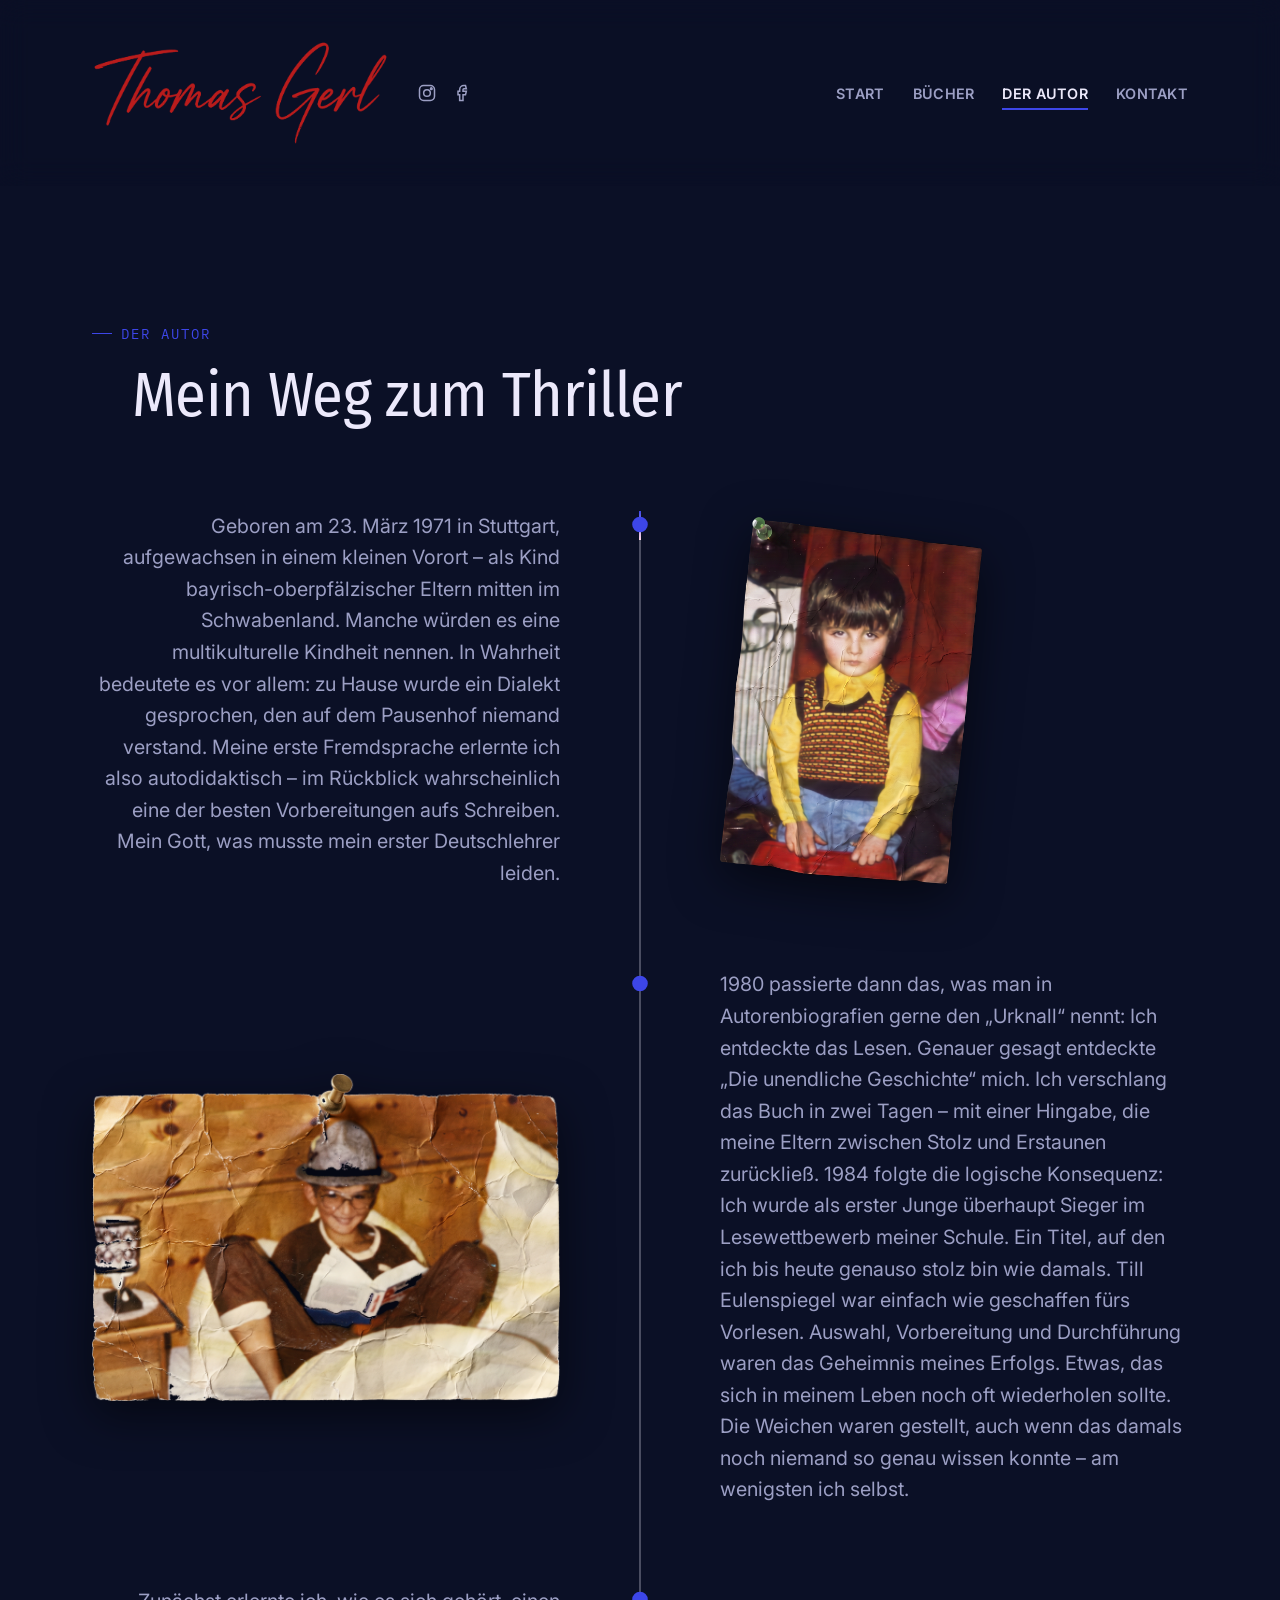
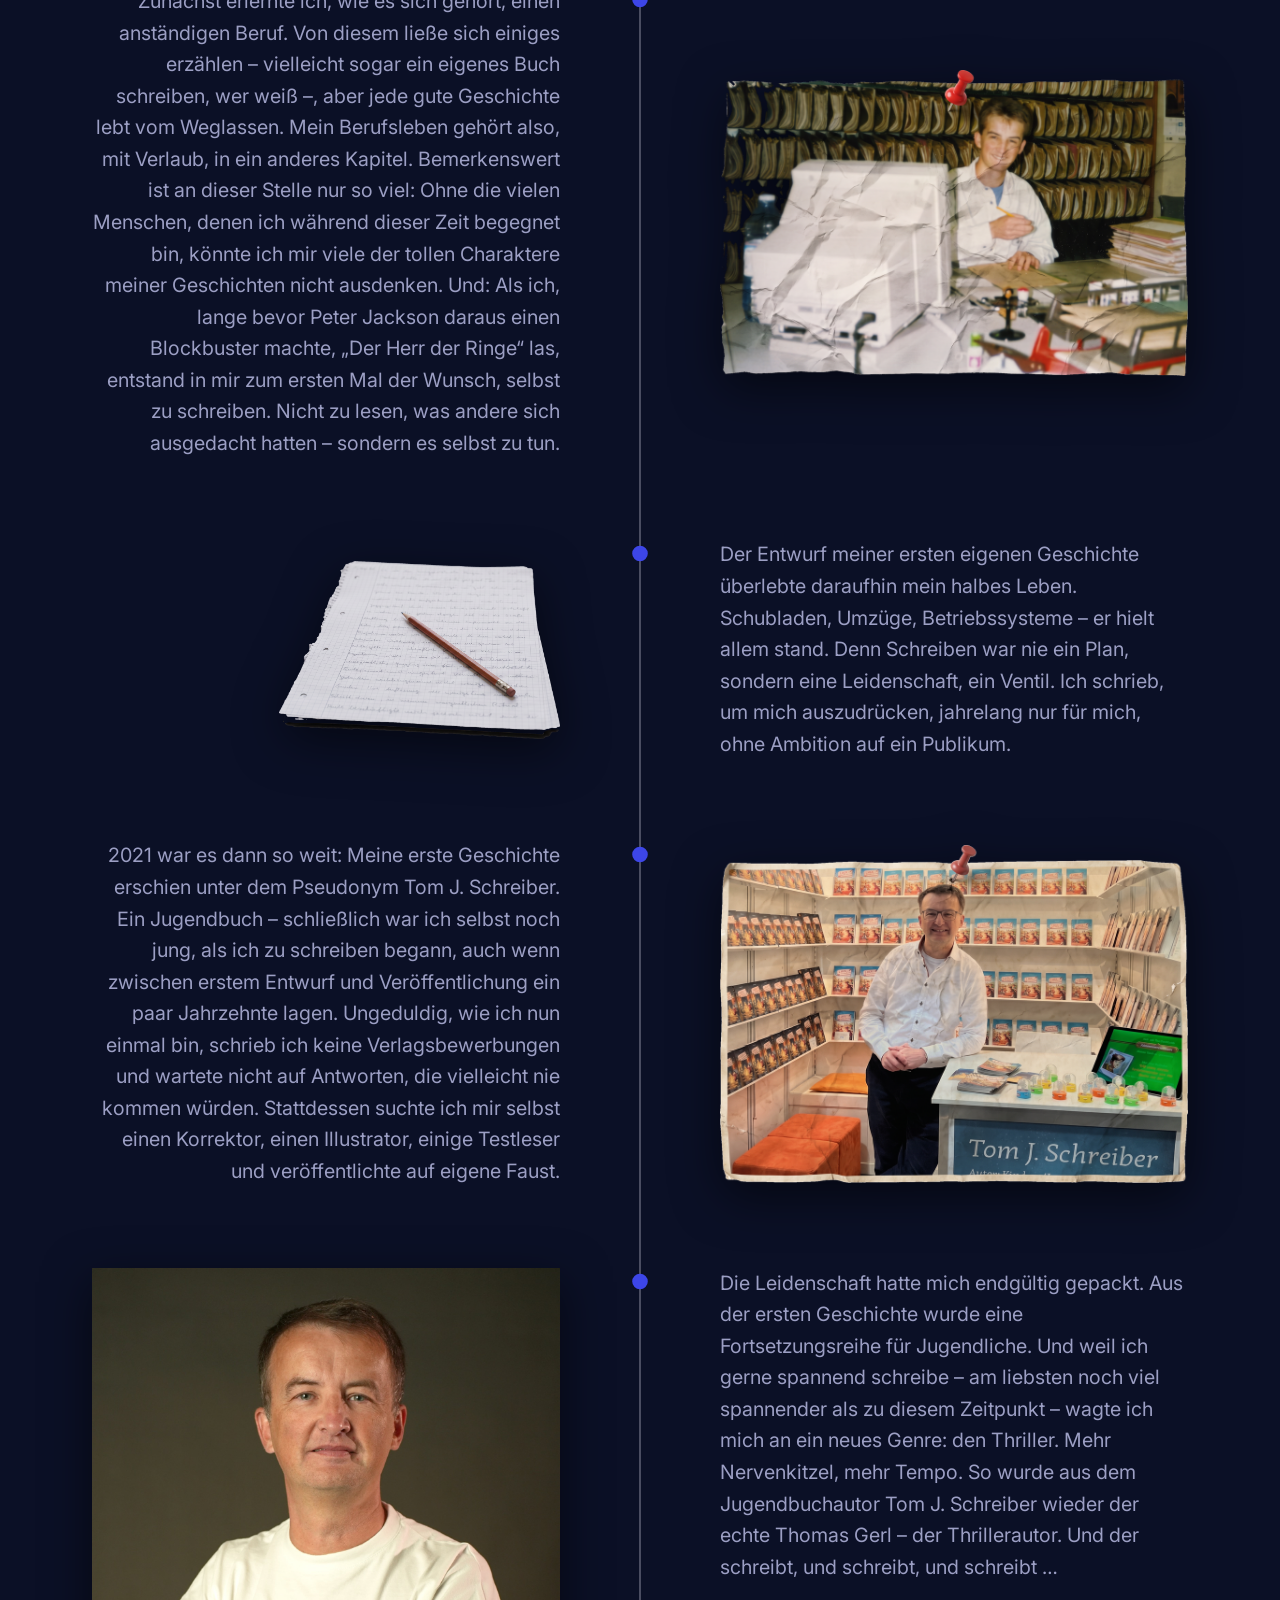
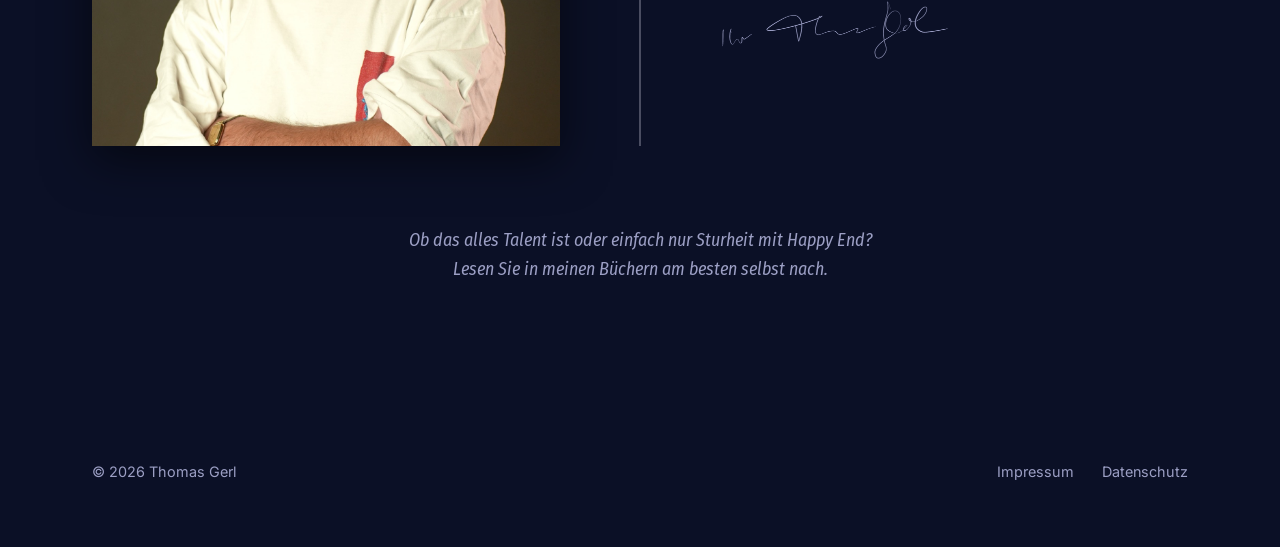
==== autor.html @ c3a9d745 "Initial commit: Thomas Gerl author website Static site with homepage book carousel, three book detai" ====
<!doctype html>
<html lang="de">
<head>
  <meta charset="utf-8">
  <meta name="color-scheme" content="dark">
  <meta name="viewport" content="width=device-width, initial-scale=1">
  <title>Der Autor — Thomas Gerl</title>
  <meta name="description" content="Vom Lesewettbewerb zum Thriller-Autor: Die Geschichte von Thomas Gerl.">
  <link rel="preconnect" href="https://fonts.googleapis.com">
  <link rel="preconnect" href="https://fonts.gstatic.com" crossorigin>
  <link href="https://fonts.googleapis.com/css2?family=Fira+Sans+Condensed:wght@400;500;600;700&family=Fraunces:ital,opsz,wght@0,9..144,400;0,9..144,600;0,9..144,700;1,9..144,500&family=Inter:wght@400;500;600;700&family=IBM+Plex+Mono:wght@400;500&display=swap" rel="stylesheet">
  <link rel="stylesheet" href="assets/css/style.css">
</head>
<body>
  <a class="skip-link" href="#main">Zum Inhalt springen</a>

  <header class="site-header">
    <div class="wrap site-header__bar">
      <div class="site-header__start">
        <a class="brand" href="index.html"><img class="brand__logo" src="assets/img/logo-thomas-gerl.png" alt="Thomas Gerl" width="1603" height="573"></a>
        <div class="site-header__social">
          <a href="https://www.instagram.com/thomas_gerl/" aria-label="Instagram">
            <svg viewBox="0 0 24 24" fill="none" stroke="currentColor" stroke-width="1.8"><rect x="3" y="3" width="18" height="18" rx="5"/><circle cx="12" cy="12" r="4"/><circle cx="17.2" cy="6.8" r="1"/></svg>
          </a>
          <a href="https://www.facebook.com/profile.php?id=1740471321" aria-label="Facebook">
            <svg viewBox="0 0 24 24" fill="none" stroke="currentColor" stroke-width="1.8"><path d="M15 3h-2a5 5 0 0 0-5 5v2H6v4h2v7h4v-7h3l1-4h-4V8a1 1 0 0 1 1-1h3z"/></svg>
          </a>
        </div>
      </div>
      <button class="nav-toggle" aria-expanded="false" aria-controls="primary-nav" aria-label="Menü öffnen">
        <svg viewBox="0 0 24 24" fill="none" stroke="currentColor" stroke-width="2" stroke-linecap="round"><path d="M3 6h18M3 12h18M3 18h18"/></svg>
      </button>
      <nav aria-label="Hauptnavigation">
        <ul id="primary-nav" class="primary-nav">
          <li><a href="index.html">Start</a></li>
          <li><a href="buecher.html">Bücher</a></li>
          <li><a href="autor.html" aria-current="page">Der Autor</a></li>
          <li><a href="kontakt.html">Kontakt</a></li>
        </ul>
      </nav>
    </div>
  </header>

  <main id="main">
    <section class="section">
      <div class="wrap">
        <span class="eyebrow">Der Autor</span>
        <h1 class="heading--light">Mein Weg zum Thriller</h1>

        <div class="timeline">
          <div class="timeline__track" aria-hidden="true"></div>
          <div class="timeline__progress" aria-hidden="true"></div>

          <ol class="timeline__list">
          <li class="timeline__item timeline__item--photo reveal reveal--right">
            <span class="timeline__node" aria-hidden="true"></span>
            <img class="timeline__side-image" src="assets/img/thomas-blick.png" alt="Thomas Gerl als Kind" width="1000" height="1401" loading="lazy">
            <div class="timeline__card">
              <p>Geboren am 23. März 1971 in Stuttgart, aufgewachsen in einem kleinen Vorort – als Kind bayrisch-oberpfälzischer Eltern mitten im Schwabenland. Manche würden es eine multikulturelle Kindheit nennen. In Wahrheit bedeutete es vor allem: zu Hause wurde ein Dialekt gesprochen, den auf dem Pausenhof niemand verstand. Meine erste Fremdsprache erlernte ich also autodidaktisch – im Rückblick wahrscheinlich eine der besten Vorbereitungen aufs Schreiben. Mein Gott, was musste mein erster Deutschlehrer leiden.</p>
            </div>
          </li>
          <li class="timeline__item timeline__item--photo reveal reveal--left">
            <span class="timeline__node" aria-hidden="true"></span>
            <img class="timeline__side-image" src="assets/img/thomas-klein.png" alt="Thomas Gerl" width="1000" height="699" loading="lazy">
            <div class="timeline__card">
              <p>1980 passierte dann das, was man in Autorenbiografien gerne den „Urknall“ nennt: Ich entdeckte das Lesen. Genauer gesagt entdeckte „Die unendliche Geschichte“ mich. Ich verschlang das Buch in zwei Tagen – mit einer Hingabe, die meine Eltern zwischen Stolz und Erstaunen zurückließ. 1984 folgte die logische Konsequenz: Ich wurde als erster Junge überhaupt Sieger im Lesewettbewerb meiner Schule. Ein Titel, auf den ich bis heute genauso stolz bin wie damals. Till Eulenspiegel war einfach wie geschaffen fürs Vorlesen. Auswahl, Vorbereitung und Durchführung waren das Geheimnis meines Erfolgs. Etwas, das sich in meinem Leben noch oft wiederholen sollte. Die Weichen waren gestellt, auch wenn das damals noch niemand so genau wissen konnte – am wenigsten ich selbst.</p>
            </div>
          </li>
          <li class="timeline__item timeline__item--photo reveal reveal--right">
            <span class="timeline__node" aria-hidden="true"></span>
            <img class="timeline__side-image" src="assets/img/thomas-arbeit.png" alt="Thomas Gerl bei der Arbeit" width="1000" height="654" loading="lazy">
            <div class="timeline__card">
              <p>Zunächst erlernte ich, wie es sich gehört, einen anständigen Beruf. Von diesem ließe sich einiges erzählen – vielleicht sogar ein eigenes Buch schreiben, wer weiß –, aber jede gute Geschichte lebt vom Weglassen. Mein Berufsleben gehört also, mit Verlaub, in ein anderes Kapitel. Bemerkenswert ist an dieser Stelle nur so viel: Ohne die vielen Menschen, denen ich während dieser Zeit begegnet bin, könnte ich mir viele der tollen Charaktere meiner Geschichten nicht ausdenken. Und: Als ich, lange bevor Peter Jackson daraus einen Blockbuster machte, „Der Herr der Ringe“ las, entstand in mir zum ersten Mal der Wunsch, selbst zu schreiben. Nicht zu lesen, was andere sich ausgedacht hatten – sondern es selbst zu tun.</p>
            </div>
          </li>
          <li class="timeline__item timeline__item--photo reveal reveal--left">
            <span class="timeline__node" aria-hidden="true"></span>
            <img class="timeline__side-image" src="assets/img/manuskript.png" alt="Handschriftliches Manuskript" width="1000" height="635" loading="lazy">
            <div class="timeline__card">
              <p>Der Entwurf meiner ersten eigenen Geschichte überlebte daraufhin mein halbes Leben. Schubladen, Umzüge, Betriebssysteme – er hielt allem stand. Denn Schreiben war nie ein Plan, sondern eine Leidenschaft, ein Ventil. Ich schrieb, um mich auszudrücken, jahrelang nur für mich, ohne Ambition auf ein Publikum.</p>
            </div>
          </li>
          <li class="timeline__item timeline__item--photo reveal reveal--right">
            <span class="timeline__node" aria-hidden="true"></span>
            <img class="timeline__side-image" src="assets/img/tom-j-schreiber.png" alt="Thomas Gerl als Tom J. Schreiber bei einer Lesung" width="1000" height="724" loading="lazy">
            <div class="timeline__card">
              <p>2021 war es dann so weit: Meine erste Geschichte erschien unter dem Pseudonym Tom J. Schreiber. Ein Jugendbuch – schließlich war ich selbst noch jung, als ich zu schreiben begann, auch wenn zwischen erstem Entwurf und Veröffentlichung ein paar Jahrzehnte lagen. Ungeduldig, wie ich nun einmal bin, schrieb ich keine Verlagsbewerbungen und wartete nicht auf Antworten, die vielleicht nie kommen würden. Stattdessen suchte ich mir selbst einen Korrektor, einen Illustrator, einige Testleser und veröffentlichte auf eigene Faust.</p>
            </div>
          </li>
          <li class="timeline__item timeline__item--photo reveal reveal--left">
            <span class="timeline__node" aria-hidden="true"></span>
            <img class="timeline__side-image" src="assets/img/thomas-gerl.jpg" alt="Porträtfoto von Thomas Gerl" width="1369" height="1400" loading="lazy">
            <div class="timeline__card">
              <p>Die Leidenschaft hatte mich endgültig gepackt. Aus der ersten Geschichte wurde eine Fortsetzungsreihe für Jugendliche. Und weil ich gerne spannend schreibe – am liebsten noch viel spannender als zu diesem Zeitpunkt – wagte ich mich an ein neues Genre: den Thriller. Mehr Nervenkitzel, mehr Tempo. So wurde aus dem Jugendbuchautor Tom J. Schreiber wieder der echte Thomas Gerl – der Thrillerautor. Und der schreibt, und schreibt, und schreibt …</p>
              <img class="timeline__signature" src="assets/img/unterschrift.png" alt="Unterschrift Thomas Gerl" width="460" height="123" loading="lazy">
            </div>
          </li>
          </ol>
        </div>

        <div class="timeline__closing reveal">
          <p>Ob das alles Talent ist oder einfach nur Sturheit mit Happy End?<br>Lesen Sie in meinen Büchern am besten selbst nach.</p>
        </div>
      </div>
    </section>
  </main>

  <footer class="site-footer">
    <div class="wrap site-footer__grid">
      <p>© <span id="year">2026</span> Thomas Gerl</p>
      <nav aria-label="Rechtliches">
        <ul>
          <li><a href="impressum.html">Impressum</a></li>
          <li><a href="datenschutz.html">Datenschutz</a></li>
        </ul>
      </nav>
    </div>
  </footer>

  <script src="assets/js/main.js"></script>
</body>
</html>
---- assets/css/style.css ----
/* ==========================================================================
   Thomas Gerl — Autorenwebsite
   Palette "Silk": tiefes Nachtblau, Kobalt, Flieder, Rosé.
   ========================================================================== */

:root {
  /* Farb-Tokens */
  --color-bg: #0b1026;
  --color-bg-elevated: #161b3d;
  --color-bg-elevated-2: #1e234c;
  --color-fg: #ece9fb;
  --color-fg-muted: #9c9fc4;
  --color-accent: #3d46e8;
  --color-accent-text: #3d46e8;
  --color-stamp: #ffd6e7;
  --color-border: rgba(236, 234, 251, 0.14);
  --color-border-strong: rgba(236, 234, 251, 0.28);
  --color-scrim: rgba(8, 11, 28, 0.65);

  /* Typografie */
  --font-display: "Fira Sans Condensed", "Helvetica Neue", Arial, sans-serif;
  --font-body: "Inter", -apple-system, BlinkMacSystemFont, "Segoe UI", sans-serif;
  --font-mono: "IBM Plex Mono", ui-monospace, "SF Mono", monospace;

  --step--1: clamp(0.83rem, 0.8rem + 0.15vw, 0.9rem);
  --step-0: clamp(1rem, 0.96rem + 0.2vw, 1.125rem);
  --step-1: clamp(1.2rem, 1.1rem + 0.5vw, 1.5rem);
  --step-2: clamp(1.5rem, 1.3rem + 1vw, 2rem);
  --step-3: clamp(2rem, 1.6rem + 2vw, 2.75rem);
  --step-4: clamp(2.6rem, 1.9rem + 3.5vw, 4.25rem);

  /* Layout */
  --content-max: 72rem;
  --space-xs: 0.5rem;
  --space-sm: 1rem;
  --space-md: 1.75rem;
  --space-lg: 3rem;
  --space-xl: 5rem;
  --space-2xl: 8rem;
  --radius: 3px;
  --ease: cubic-bezier(0.2, 0.7, 0.2, 1);
}

/* --------------------------------------------------------------------------
   Reset & Grundlagen
   -------------------------------------------------------------------------- */

*,
*::before,
*::after {
  box-sizing: border-box;
}

html {
  background: var(--color-bg);
  color-scheme: dark;
  scroll-behavior: smooth;
  overscroll-behavior-y: none;
}

@media (prefers-reduced-motion: reduce) {
  html {
    scroll-behavior: auto;
  }
}

body {
  margin: 0;
  background: var(--color-bg);
  color: var(--color-fg);
  font-family: var(--font-body);
  font-size: var(--step-0);
  line-height: 1.6;
  -webkit-font-smoothing: antialiased;
  overscroll-behavior-y: none;
}

img,
svg {
  max-width: 100%;
  height: auto;
  display: block;
}

a {
  color: var(--color-accent-text);
}

a:not([class]) {
  text-decoration-color: rgba(177, 140, 255, 0.4);
  text-underline-offset: 0.2em;
}

h1,
h2,
h3 {
  font-family: var(--font-display);
  font-weight: 600;
  line-height: 1.12;
  margin: 0 0 var(--space-sm);
  letter-spacing: -0.01em;
}

h1 {
  font-size: var(--step-4);
  font-weight: 700;
}

h2 {
  font-size: var(--step-3);
}

h3 {
  font-size: var(--step-1);
}

p {
  margin: 0 0 var(--space-sm);
  max-width: 62ch;
}

.lede {
  font-size: var(--step-1);
  color: var(--color-fg-muted);
  max-width: 46ch;
}

.lede--quote {
  font-style: italic;
  font-size: calc(var(--step-1) - 2pt);
  padding: 0.3em 0.65em;
  background: rgba(30, 35, 76, 0.72);
  border-radius: 999px;
  box-decoration-break: clone;
  -webkit-box-decoration-break: clone;
}

ul {
  padding-left: 1.2em;
}

:focus-visible {
  outline: 2px solid var(--color-accent-text);
  outline-offset: 3px;
  border-radius: 2px;
}

.visually-hidden {
  position: absolute;
  width: 1px;
  height: 1px;
  overflow: hidden;
  clip: rect(0 0 0 0);
  white-space: nowrap;
}

.skip-link {
  position: absolute;
  top: -6rem;
  left: var(--space-sm);
  background: var(--color-accent);
  color: #fff;
  padding: 0.6em 1em;
  border-radius: var(--radius);
  z-index: 1000;
  transition: top 150ms var(--ease);
}

.skip-link:focus {
  top: var(--space-sm);
}

/* --------------------------------------------------------------------------
   Layout-Hilfen
   -------------------------------------------------------------------------- */

.wrap {
  max-width: var(--content-max);
  margin-inline: auto;
  padding-inline: var(--space-md);
}

.section {
  padding-block: var(--space-2xl);
}

.section--tight {
  padding-block: var(--space-xl);
}

.section--bordered {
  border-top: 1px solid var(--color-border);
}

.section-head {
  max-width: 40rem;
  margin-bottom: var(--space-lg);
}

.buecher-lead {
  padding-bottom: 0;
}

.buecher-lead h1,
.heading--light {
  font-weight: 400;
  font-size: calc(var(--step-4) - 6px);
  margin-left: 2.5rem;
}

.buecher-cards {
  padding-top: 0;
  padding-bottom: var(--space-xl);
}

.page-hero {
  position: relative;
}

.page-hero::before {
  content: "";
  position: absolute;
  inset: 0;
  background-position: center;
  background-size: cover;
  background-repeat: no-repeat;
  z-index: 0;
}

.page-hero::after {
  content: "";
  position: absolute;
  inset: 0;
  background: var(--color-scrim);
  z-index: 0;
}

.page-hero > .wrap {
  position: relative;
  z-index: 1;
}

.page-hero--kontakt::before {
  background-image: url("../img/kontakt-hintergrund.jpg");
  background-position: center calc(50% + 38px);
}

.page-hero--kontakt h1 {
  white-space: nowrap;
}

.page-hero--kontakt {
  min-height: 588px;
  display: flex;
  align-items: center;
}

.eyebrow {
  display: inline-flex;
  align-items: center;
  gap: 0.6em;
  font-family: var(--font-mono);
  font-size: var(--step--1);
  letter-spacing: 0.14em;
  text-transform: uppercase;
  color: var(--color-accent-text);
  margin-bottom: var(--space-sm);
}

.eyebrow::before {
  content: "";
  width: 1.4em;
  height: 1px;
  background: var(--color-accent);
}

/* --------------------------------------------------------------------------
   Kopfzeile / Navigation
   -------------------------------------------------------------------------- */

.site-header {
  position: sticky;
  top: 0;
  z-index: 100;
  background: rgba(11, 16, 38, 0.01);
  backdrop-filter: blur(14px);
  -webkit-backdrop-filter: blur(14px);
}

/* Startseite: Header bleibt komplett transparent über dem animierten Hero */
body.snap-page .site-header {
  position: fixed;
  left: 0;
  right: 0;
}

.site-header__bar {
  display: flex;
  align-items: center;
  justify-content: space-between;
  padding-block: 2.5rem;
}

.site-header__start {
  display: flex;
  align-items: center;
  gap: var(--space-md);
}

.brand {
  display: inline-flex;
  text-decoration: none;
}

.brand__logo {
  height: clamp(5.2rem, 4.4rem + 2.8vw, 7.2rem);
  width: auto;
}

.site-header__social {
  display: flex;
  align-items: center;
  gap: var(--space-sm);
}

.site-header__social a {
  display: inline-flex;
  color: var(--color-fg-muted);
  transition: color 150ms var(--ease);
}

.site-header__social a:hover {
  color: var(--color-accent-text);
}

.site-header__social svg {
  width: 20px;
  height: 20px;
}

.nav-toggle {
  display: none;
  background: none;
  border: 1px solid var(--color-border-strong);
  border-radius: var(--radius);
  color: var(--color-fg);
  width: 44px;
  height: 44px;
  align-items: center;
  justify-content: center;
  cursor: pointer;
}

.nav-toggle svg {
  width: 20px;
  height: 20px;
}

.primary-nav {
  display: flex;
  align-items: center;
  gap: var(--space-md);
  list-style: none;
  margin: 0;
  padding: 0;
}

.primary-nav a {
  color: var(--color-fg-muted);
  text-decoration: none;
  font-size: var(--step--1);
  letter-spacing: 0.02em;
  text-transform: uppercase;
  font-weight: 600;
  padding: 0.4em 0;
  border-bottom: 2px solid transparent;
  transition: color 180ms var(--ease), border-color 180ms var(--ease);
}

.primary-nav a:hover,
.primary-nav a[aria-current="page"] {
  color: var(--color-fg);
  border-color: var(--color-accent);
}

@media (max-width: 720px) {
  .nav-toggle {
    display: inline-flex;
  }

  .primary-nav {
    position: absolute;
    inset: 100% 0 auto 0;
    flex-direction: column;
    align-items: flex-start;
    gap: 0;
    background: var(--color-bg-elevated);
    border-bottom: 1px solid var(--color-border);
    max-height: 0;
    overflow: hidden;
    transition: max-height 220ms var(--ease);
  }

  .primary-nav.is-open {
    max-height: 24rem;
  }

  .primary-nav li {
    width: 100%;
  }

  .primary-nav a {
    display: block;
    padding: var(--space-sm) var(--space-md);
    width: 100%;
    border-bottom: 1px solid var(--color-border);
    border-left: 2px solid transparent;
  }

  .primary-nav a:hover,
  .primary-nav a[aria-current="page"] {
    border-color: var(--color-border);
    border-left-color: var(--color-accent);
  }
}

/* --------------------------------------------------------------------------
   Hero-Textbausteine (wiederverwendet in Buch-Sektionen & Detailseiten)
   -------------------------------------------------------------------------- */

.hero__quote {
  font-family: var(--font-display);
  font-style: italic;
  font-size: var(--step-1);
  color: var(--color-fg-muted);
  border-left: 2px solid var(--color-accent);
  padding-left: var(--space-sm);
  margin-bottom: var(--space-md);
  max-width: 34ch;
}

.book-detail__grid p:not(.hero__quote) + p.hero__quote {
  margin-top: var(--space-md);
}

/* --------------------------------------------------------------------------
   Startseite: 3 Buch-Sektionen im Scroll-Snap
   -------------------------------------------------------------------------- */

body.snap-page {
  scroll-snap-type: y proximity;
}

@media (prefers-reduced-motion: reduce) {
  body.snap-page {
    scroll-snap-type: none;
  }
}

.site-silk-bg {
  position: fixed;
  inset: 0;
  width: 100vw;
  height: 100vh;
  z-index: 0;
  background: var(--color-bg);
}

.book-section {
  position: relative;
  z-index: 1;
  min-height: 100dvh;
  display: flex;
  align-items: center;
  padding-block: calc(var(--space-2xl) + 3rem) var(--space-2xl);
  scroll-snap-align: start;
  scroll-snap-stop: always;
}

.book-section__scrim {
  position: absolute;
  inset: 0;
  z-index: 1;
  background: var(--color-scrim);
}

.book-section .wrap {
  position: relative;
  z-index: 2;
}

.book-section__grid {
  display: grid;
  grid-template-columns: 1fr 1fr;
  gap: var(--space-xl);
  align-items: stretch;
}

.book-section--reverse .book-section__cover-wrap {
  order: 2;
}

.book-section__cover-wrap {
  position: relative;
  display: flex;
}

.book-section__cover {
  width: auto;
  height: 100%;
  max-width: 100%;
  object-fit: contain;
  filter: drop-shadow(0 24px 40px rgba(0, 0, 0, 0.45));
}

.book-section__title-img {
  width: min(100%, 30rem);
  height: auto;
  margin-bottom: var(--space-sm);
}

@media (max-width: 860px) {
  .book-section {
    padding-block: calc(var(--space-lg) + 3.25rem) var(--space-lg);
  }

  .book-section__grid {
    grid-template-columns: 1fr;
    gap: var(--space-md);
  }

  .book-section--reverse .book-section__cover-wrap {
    order: -1;
  }

  .book-section__cover-wrap {
    max-width: 15rem;
    height: auto;
  }

  .book-section__cover {
    width: 100%;
    height: auto;
  }
}

.section-counter {
  position: fixed;
  right: var(--space-md);
  bottom: var(--space-md);
  z-index: 90;
  margin: 0;
  font-family: var(--font-mono);
  font-size: 0.72rem;
  letter-spacing: 0.08em;
  color: var(--color-fg-muted);
  pointer-events: none;
}

.section-counter__current {
  color: var(--color-accent);
}

/* --------------------------------------------------------------------------
   Buttons
   -------------------------------------------------------------------------- */

.btn {
  display: inline-flex;
  align-items: center;
  gap: 0.5em;
  font-family: var(--font-body);
  font-weight: 600;
  font-size: var(--step--1);
  text-decoration: none;
  padding: 0.85em 1.5em;
  border-radius: var(--radius);
  border: 1px solid transparent;
  cursor: pointer;
  transition: transform 150ms var(--ease), background 150ms var(--ease), border-color 150ms var(--ease);
  min-height: 44px;
}

.btn--primary {
  background: var(--color-accent);
  color: #fff;
}

.btn--primary:hover {
  background: #2c33b0;
}

/* "Mädchen in der Grube" — Akzentfarbe des Covers (Gelb) */
.book-section--yellow .hero__quote {
  border-left-color: #f0c300;
}

.book-section--yellow .btn--primary {
  background: #f0c300;
  color: #000;
}

.book-section--yellow .btn--primary:hover {
  background: #d9af00;
}

/* "Rachetreiben" — Akzentfarbe des Covers (Blutrot) */
.book-section--red .hero__quote {
  border-left-color: #b91c1c;
}

.book-section--red .btn--primary {
  background: #b91c1c;
  color: #000;
}

.book-section--red .btn--primary:hover {
  background: #991b1b;
}

/* "und mein bist du" — Akzentfarbe des Covers (Grün, vom Cover-Rand abgeleitet) */
.book-section--green .hero__quote {
  border-left-color: #28bc4e;
}

.book-section--green .btn--primary {
  background: #28bc4e;
  color: #000;
}

.book-section--green .btn--primary:hover {
  background: #22a042;
}

.btn--ghost {
  background: transparent;
  border-color: var(--color-border-strong);
  color: var(--color-fg);
}

.btn--ghost:hover {
  border-color: var(--color-accent);
  color: var(--color-accent-text);
}

.btn:active {
  transform: translateY(1px);
}

/* --------------------------------------------------------------------------
   Asservat-Karten (Bücher)
   -------------------------------------------------------------------------- */

.case-board {
  display: grid;
  grid-template-columns: repeat(3, 1fr);
  gap: var(--space-lg) var(--space-md);
  position: relative;
}

@media (max-width: 900px) {
  .case-board {
    grid-template-columns: 1fr;
  }
}

.case-card {
  position: relative;
  display: block;
  text-decoration: none;
  color: var(--color-fg);
  overflow: hidden;
  transition: opacity 400ms var(--ease);
}

.case-card__cover {
  display: block;
  width: 100%;
  height: auto;
}

.case-card__overlay {
  position: absolute;
  inset: 0;
  display: flex;
  flex-direction: column;
  justify-content: flex-start;
  gap: var(--space-sm);
  padding: var(--space-md);
  background: transparent;
  backdrop-filter: blur(12px);
  -webkit-backdrop-filter: blur(12px);
  opacity: 0;
  transition: opacity 220ms var(--ease);
}

.case-card:hover .case-card__overlay,
.case-card:focus-visible .case-card__overlay {
  opacity: 1;
}

.case-card__title {
  font-size: var(--step-1);
  color: #fff;
  margin-top: 2.4em;
  margin-bottom: 0;
}

.case-card .hero__quote {
  margin-bottom: 0;
  color: #fff;
  border-left: none;
  padding-left: 0;
  font-size: calc(var(--step-1) - 4px);
}

.case-card .hero__quote span {
  padding: 0.3em 0.65em;
  background: rgba(85, 85, 85, 0.45);
  border-radius: 999px;
  box-decoration-break: clone;
  -webkit-box-decoration-break: clone;
}

.case-board .case-card:nth-child(1) .hero__quote {
  color: #f0c300;
}

.case-board .case-card:nth-child(2) .hero__quote {
  color: #e8dcc0;
}

.case-board .case-card:nth-child(3) .hero__quote {
  color: #28bc4e;
}

.case-card .btn--primary {
  align-self: flex-start;
}

/* Reveal-on-scroll: JS fügt .is-visible hinzu */
.reveal {
  opacity: 0;
  transform: translateY(16px);
  transition: opacity 500ms var(--ease), transform 500ms var(--ease);
}

.reveal.is-visible {
  opacity: 1;
  transform: none;
}

@media (prefers-reduced-motion: reduce) {
  .reveal {
    opacity: 1;
    transform: none;
    transition: none;
  }

  .case-card {
    transition: border-color 150ms var(--ease);
  }
}

/* --------------------------------------------------------------------------
   Buch-Detailseite
   -------------------------------------------------------------------------- */

.back-link {
  display: inline-flex;
  margin-bottom: var(--space-lg);
}

.book-detail__grid {
  display: grid;
  grid-template-columns: 0.7fr 1.3fr;
  gap: var(--space-xl);
}

@media (max-width: 780px) {
  .book-detail__grid {
    grid-template-columns: 1fr;
  }
}

.book-detail__cover {
  aspect-ratio: 3 / 4;
  background: var(--color-bg-elevated-2);
  border: 1px dashed var(--color-border-strong);
  position: sticky;
  top: 13rem;
}

.book-detail__cover--portrait {
  aspect-ratio: 4 / 5;
}

.book-detail__cover--filled {
  aspect-ratio: auto;
  background: none;
  border: none;
  filter: drop-shadow(0 24px 40px rgba(0, 0, 0, 0.45));
}

.book-detail__meta-list {
  display: grid;
  grid-template-columns: repeat(2, minmax(0, 1fr));
  gap: var(--space-sm);
  margin: var(--space-md) 0;
  padding: var(--space-md) 0;
  border-top: 1px solid var(--color-border);
  border-bottom: 1px solid var(--color-border);
}

.book-detail__meta-list dt {
  font-family: var(--font-mono);
  font-size: 0.72rem;
  letter-spacing: 0.08em;
  text-transform: uppercase;
  color: var(--color-accent-text);
}

.book-detail__meta-list dd {
  margin: 0.2em 0 0;
  color: var(--color-fg-muted);
  font-size: var(--step--1);
}

.book-detail__meta-list dd a {
  color: var(--color-fg-muted);
}

/* --------------------------------------------------------------------------
   Timeline (Der Autor) — zentrale Linie, abwechselnd links/rechts,
   mit scrollgebundener Fortschrittslinie
   -------------------------------------------------------------------------- */

.timeline {
  position: relative;
  margin-top: var(--space-xl);
}

.timeline__track,
.timeline__progress {
  position: absolute;
  left: 50%;
  top: 0;
  width: 2px;
  transform: translateX(-50%);
}

.timeline__track {
  bottom: 0;
  background: var(--color-border-strong);
}

.timeline__progress {
  height: 0%;
  background: linear-gradient(var(--color-accent), var(--color-stamp));
  transition: height 120ms linear;
}

.timeline__list {
  position: relative;
  list-style: none;
  margin: 0;
  padding: 0;
}

.timeline__item {
  position: relative;
  display: grid;
  grid-template-columns: calc(50% - var(--space-xl)) calc(50% - var(--space-xl));
  column-gap: calc(var(--space-xl) * 2);
  align-items: start;
  padding-bottom: var(--space-xl);
}

.timeline__item:last-child {
  padding-bottom: 0;
}

.timeline__item:nth-child(odd) .timeline__card {
  grid-column: 1;
  grid-row: 1;
  text-align: right;
}

.timeline__item:nth-child(even) .timeline__card {
  grid-column: 2;
  grid-row: 1;
}

.timeline__node {
  position: absolute;
  top: 0.4em;
  left: 50%;
  transform: translateX(-50%);
  width: 13px;
  height: 13px;
  border-radius: 50%;
  background: var(--color-bg);
  border: 2px solid var(--color-border-strong);
  transition: transform 200ms var(--ease), background 200ms var(--ease), border-color 200ms var(--ease);
}

.timeline__item:hover .timeline__node,
.timeline__item.is-visible .timeline__node {
  background: var(--color-accent);
  border-color: var(--color-accent);
  transform: translateX(-50%) scale(1.2);
}

.timeline__card {
  background: none;
  border: none;
  padding: 0;
  transition: transform 200ms var(--ease);
}

.timeline__item:hover .timeline__card {
  transform: translateY(-2px);
}

.timeline__card p {
  margin: 0;
  color: var(--color-fg-muted);
  font-size: calc(var(--step--1) + 4pt);
  max-width: 80ch;
}

.timeline__item:nth-child(odd) .timeline__card p {
  margin-left: auto;
}

.timeline__signature {
  display: block;
  width: 230px;
  height: auto;
  margin-top: var(--space-sm);
  opacity: 0.9;
}

.timeline__list > .timeline__item:nth-child(-n+5) {
  align-items: center;
}

.timeline__side-image {
  grid-column: 2;
  grid-row: 1;
  width: 100%;
  height: auto;
  display: block;
  object-fit: cover;
  filter: drop-shadow(0 14px 24px rgba(0, 0, 0, 0.55));
}

.timeline__item:nth-child(even) .timeline__side-image {
  grid-column: 1;
}

.timeline__list > .timeline__item:nth-child(1) .timeline__side-image {
  width: 56%;
}

.timeline__list > .timeline__item:nth-child(4) .timeline__side-image {
  width: 60%;
  justify-self: end;
}

@media (max-width: 780px) {
  .timeline__track,
  .timeline__progress {
    left: 6px;
    transform: none;
  }

  .timeline__item {
    display: block;
    margin-left: var(--space-lg);
    padding-bottom: var(--space-lg);
  }

  .timeline__item:nth-child(odd) .timeline__card,
  .timeline__item:nth-child(even) .timeline__card {
    text-align: left;
  }

  .timeline__item:nth-child(odd) .timeline__card p {
    margin-left: 0;
  }

  .timeline__node {
    left: calc(var(--space-lg) * -1 - 1px);
    transform: none;
  }

  .timeline__item:hover .timeline__node,
  .timeline__item.is-visible .timeline__node {
    transform: scale(1.2);
  }

  .timeline__side-image {
    max-width: 220px;
    margin-bottom: var(--space-sm);
  }
}

.timeline__closing {
  position: relative;
  margin-top: var(--space-xl);
  text-align: center;
}

.timeline__closing p {
  margin: 0 auto;
  max-width: 60ch;
  color: var(--color-fg-muted);
  font-family: var(--font-display);
  font-style: italic;
  font-size: var(--step-0);
}

@media (max-width: 780px) {
  .timeline__closing {
    text-align: left;
  }

  .timeline__closing p {
    margin: 0;
  }
}

.reveal--left {
  transform: translate(-24px, 0);
}

.reveal--right {
  transform: translate(24px, 0);
}

@media (prefers-reduced-motion: reduce) {
  .timeline__progress {
    transition: none;
  }
}

/* --------------------------------------------------------------------------
   Kontakt
   -------------------------------------------------------------------------- */

.contact-grid {
  display: grid;
  grid-template-columns: 1.1fr 0.9fr;
  gap: var(--space-xl);
  align-items: stretch;
}

@media (max-width: 780px) {
  .contact-grid {
    grid-template-columns: 1fr;
  }
}

.contact-card {
  background: none;
  border: none;
  padding: 0;
}

.contact-card h2 {
  font-family: var(--font-display);
  font-weight: 400;
  font-size: calc(var(--step-4) - 6px - 8pt);
}

.social-list {
  list-style: none;
  padding: 0;
  margin: 0;
  display: flex;
  flex-direction: column;
  gap: var(--space-xs);
}

.social-list a {
  display: flex;
  align-items: center;
  gap: 0.7em;
  text-decoration: none;
  color: var(--color-fg);
  padding: 0.7em 0;
  transition: color 150ms var(--ease);
}

.social-list li:first-child a {
  padding-top: 0;
}

.social-list a:hover {
  color: var(--color-accent-text);
}

.social-list svg {
  width: 20px;
  height: 20px;
  flex-shrink: 0;
}

/* --------------------------------------------------------------------------
   Bild-Platzhalter
   -------------------------------------------------------------------------- */

.placeholder-note {
  font-family: var(--font-mono);
  font-size: 0.7rem;
  color: var(--color-fg-muted);
  text-align: center;
  padding: var(--space-sm);
}

/* --------------------------------------------------------------------------
   Legal-Seiten (Impressum / Datenschutz)
   -------------------------------------------------------------------------- */

.legal-content h2 {
  font-size: var(--step-2);
  margin-top: var(--space-lg);
}

.legal-fill {
  color: var(--color-accent-text);
  background: rgba(61, 70, 232, 0.16);
  padding: 0.1em 0.4em;
  font-family: var(--font-mono);
  font-size: 0.85em;
}

/* --------------------------------------------------------------------------
   Footer
   -------------------------------------------------------------------------- */

.site-footer {
  position: relative;
  z-index: 1;
  background: var(--color-bg);
  padding-block: var(--space-lg);
  color: var(--color-fg-muted);
  font-size: var(--step--1);
}

.site-footer__grid {
  display: flex;
  flex-wrap: wrap;
  justify-content: space-between;
  gap: var(--space-md);
}

.site-footer nav ul {
  list-style: none;
  padding: 0;
  margin: 0;
  display: flex;
  gap: var(--space-md);
  flex-wrap: wrap;
}

.site-footer a {
  color: var(--color-fg-muted);
  text-decoration: none;
}

.site-footer a:hover {
  color: var(--color-accent-text);
}
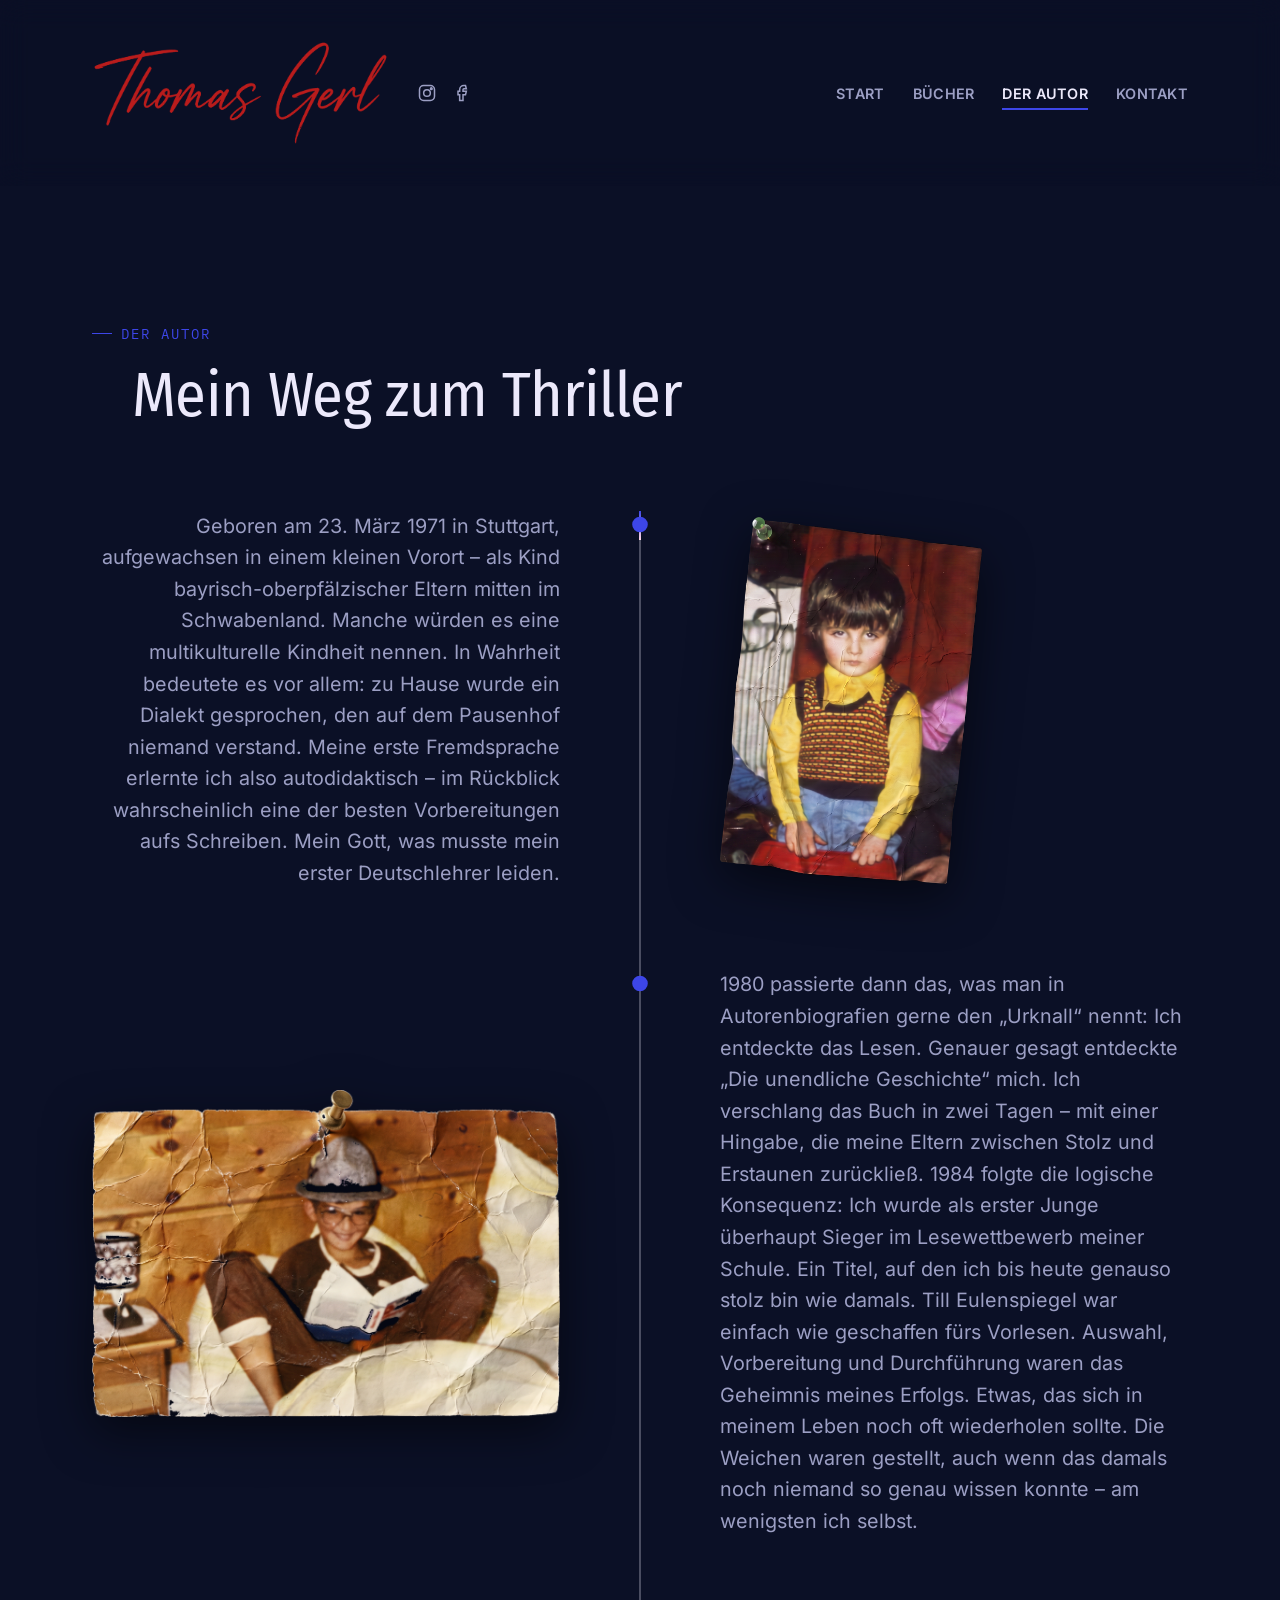
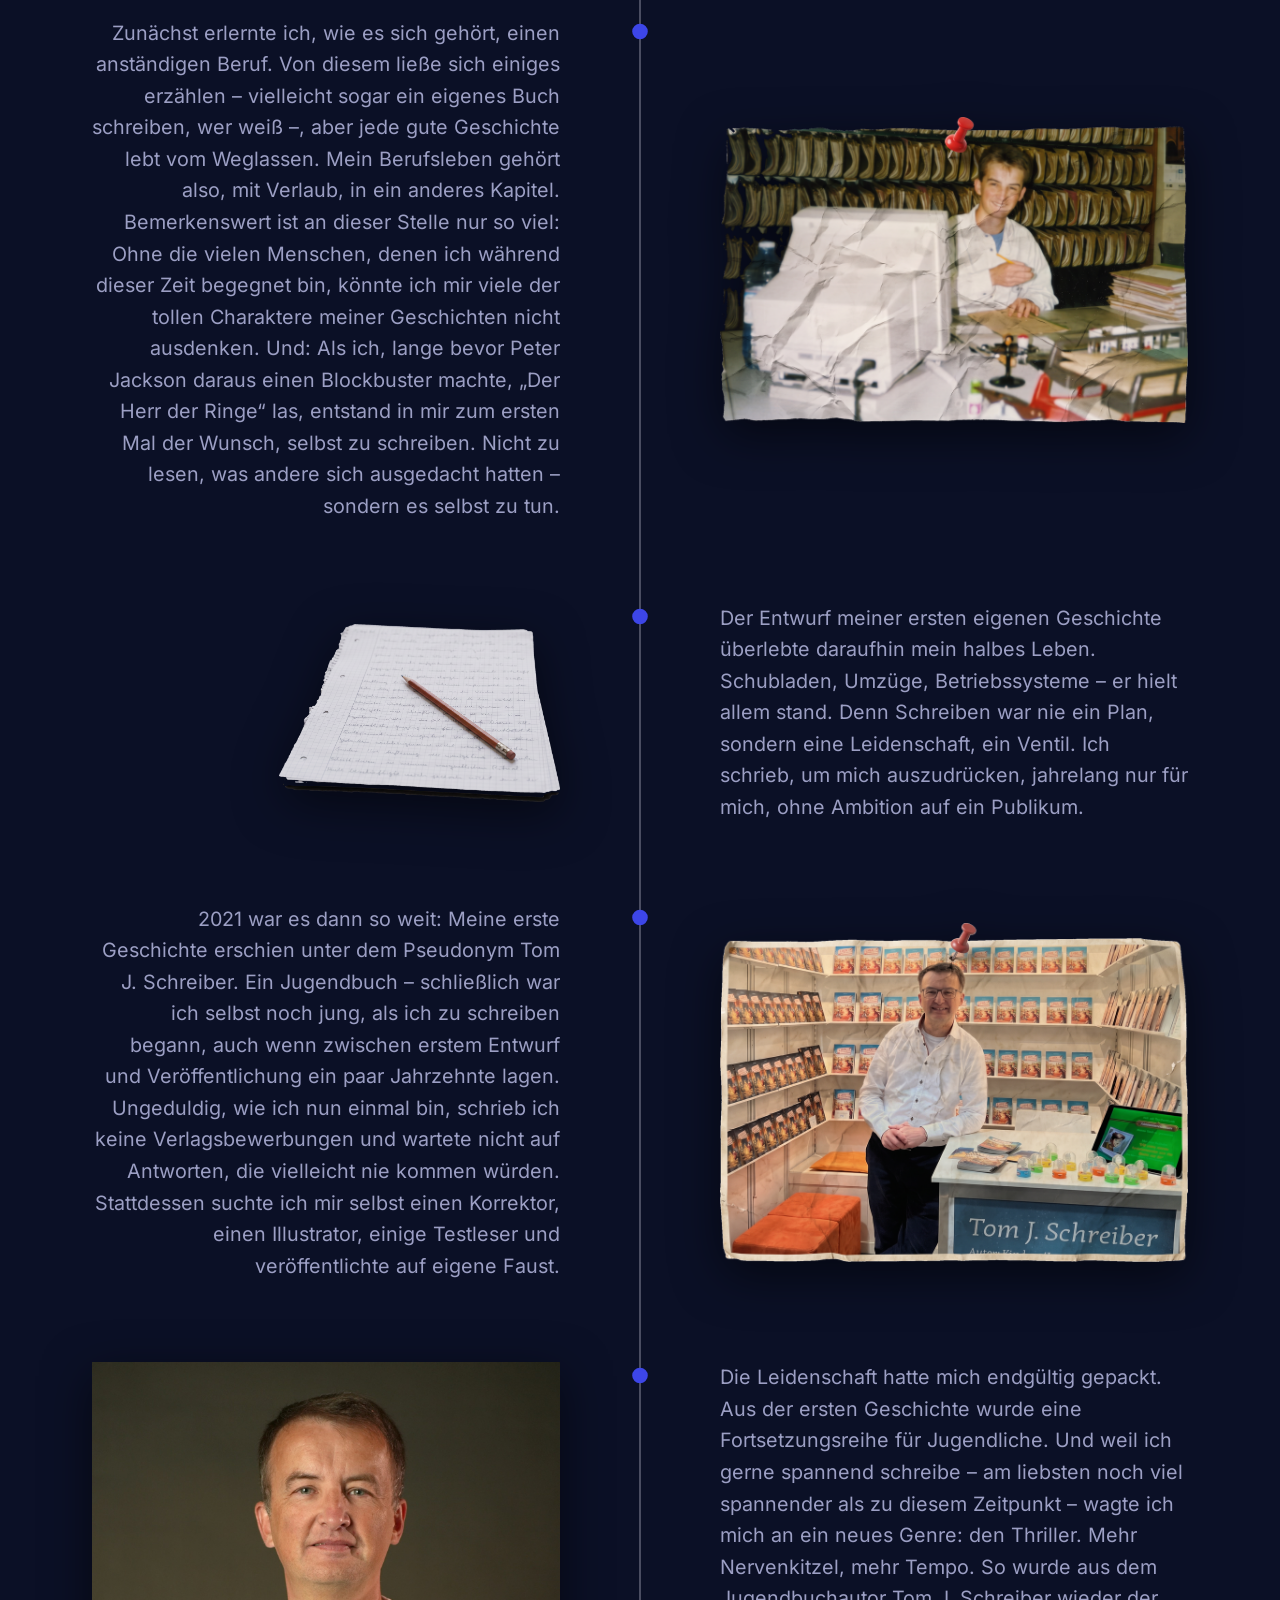
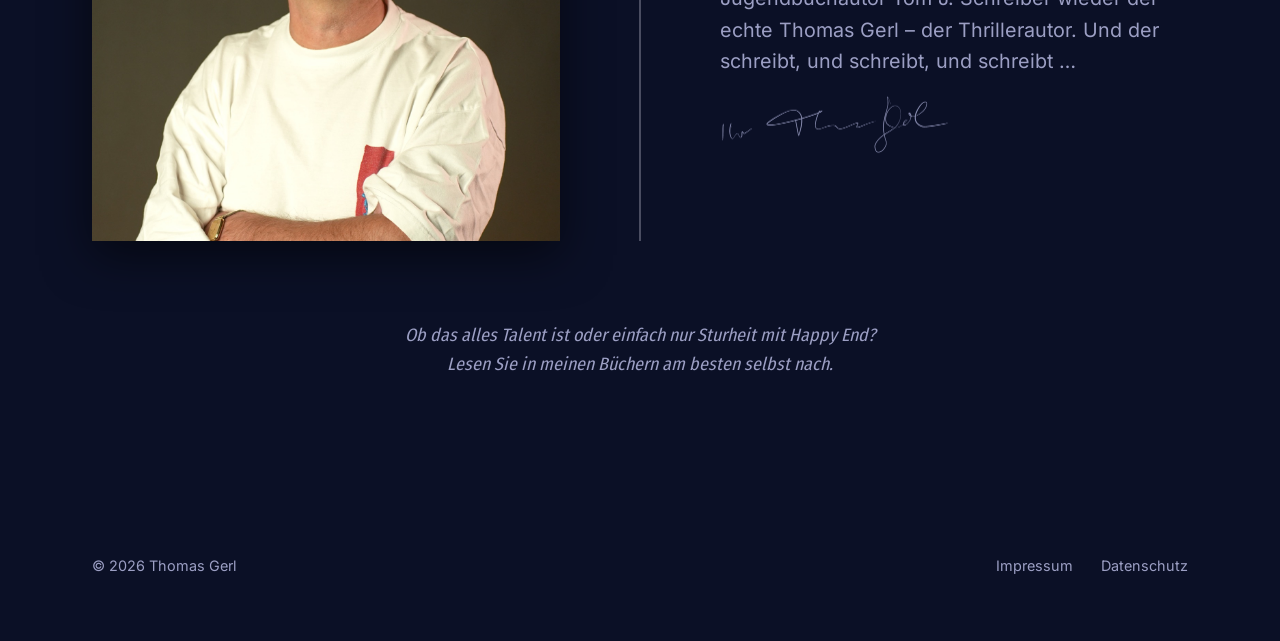
==== commit 7b27ba49: "Self-host web fonts instead of loading from Google Fonts CDN Removes the Google Fonts requests (goog" ====
--- a/autor.html
+++ b/autor.html
@@ -6,9 +6,6 @@
   <meta name="viewport" content="width=device-width, initial-scale=1">
   <title>Der Autor — Thomas Gerl</title>
   <meta name="description" content="Vom Lesewettbewerb zum Thriller-Autor: Die Geschichte von Thomas Gerl.">
-  <link rel="preconnect" href="https://fonts.googleapis.com">
-  <link rel="preconnect" href="https://fonts.gstatic.com" crossorigin>
-  <link href="https://fonts.googleapis.com/css2?family=Fira+Sans+Condensed:wght@400;500;600;700&family=Fraunces:ital,opsz,wght@0,9..144,400;0,9..144,600;0,9..144,700;1,9..144,500&family=Inter:wght@400;500;600;700&family=IBM+Plex+Mono:wght@400;500&display=swap" rel="stylesheet">
   <link rel="stylesheet" href="assets/css/style.css">
 </head>
 <body>
--- a/assets/css/style.css
+++ b/assets/css/style.css
@@ -2,6 +2,90 @@
    Thomas Gerl — Autorenwebsite
    Palette "Silk": tiefes Nachtblau, Kobalt, Flieder, Rosé.
    ========================================================================== */
+
+/* --------------------------------------------------------------------------
+   Web Fonts (lokal statt Google Fonts CDN, DSGVO/Datenschutz)
+   -------------------------------------------------------------------------- */
+
+@font-face {
+  font-family: "Fira Sans Condensed";
+  font-style: normal;
+  font-weight: 400;
+  font-display: swap;
+  src: url("../fonts/fira-sans-condensed-400.woff2") format("woff2");
+}
+
+@font-face {
+  font-family: "Fira Sans Condensed";
+  font-style: normal;
+  font-weight: 500;
+  font-display: swap;
+  src: url("../fonts/fira-sans-condensed-500.woff2") format("woff2");
+}
+
+@font-face {
+  font-family: "Fira Sans Condensed";
+  font-style: normal;
+  font-weight: 600;
+  font-display: swap;
+  src: url("../fonts/fira-sans-condensed-600.woff2") format("woff2");
+}
+
+@font-face {
+  font-family: "Fira Sans Condensed";
+  font-style: normal;
+  font-weight: 700;
+  font-display: swap;
+  src: url("../fonts/fira-sans-condensed-700.woff2") format("woff2");
+}
+
+@font-face {
+  font-family: "Inter";
+  font-style: normal;
+  font-weight: 400;
+  font-display: swap;
+  src: url("../fonts/inter-variable.woff2") format("woff2");
+}
+
+@font-face {
+  font-family: "Inter";
+  font-style: normal;
+  font-weight: 500;
+  font-display: swap;
+  src: url("../fonts/inter-variable.woff2") format("woff2");
+}
+
+@font-face {
+  font-family: "Inter";
+  font-style: normal;
+  font-weight: 600;
+  font-display: swap;
+  src: url("../fonts/inter-variable.woff2") format("woff2");
+}
+
+@font-face {
+  font-family: "Inter";
+  font-style: normal;
+  font-weight: 700;
+  font-display: swap;
+  src: url("../fonts/inter-variable.woff2") format("woff2");
+}
+
+@font-face {
+  font-family: "IBM Plex Mono";
+  font-style: normal;
+  font-weight: 400;
+  font-display: swap;
+  src: url("../fonts/ibm-plex-mono-400.woff2") format("woff2");
+}
+
+@font-face {
+  font-family: "IBM Plex Mono";
+  font-style: normal;
+  font-weight: 500;
+  font-display: swap;
+  src: url("../fonts/ibm-plex-mono-500.woff2") format("woff2");
+}
 
 :root {
   /* Farb-Tokens */
@@ -128,11 +212,6 @@
 .lede--quote {
   font-style: italic;
   font-size: calc(var(--step-1) - 2pt);
-  padding: 0.3em 0.65em;
-  background: rgba(30, 35, 76, 0.72);
-  border-radius: 999px;
-  box-decoration-break: clone;
-  -webkit-box-decoration-break: clone;
 }
 
 ul {
@@ -253,6 +332,12 @@
   min-height: 588px;
   display: flex;
   align-items: center;
+}
+
+@media (max-width: 720px) {
+  .page-hero--kontakt h1 {
+    white-space: normal;
+  }
 }
 
 .eyebrow {
@@ -521,7 +606,7 @@
 
 @media (max-width: 860px) {
   .book-section {
-    padding-block: calc(var(--space-lg) + 3.25rem) var(--space-lg);
+    padding-block: calc(var(--space-lg) + 8.5rem) var(--space-lg);
   }
 
   .book-section__grid {
@@ -687,7 +772,7 @@
   justify-content: flex-start;
   gap: var(--space-sm);
   padding: var(--space-md);
-  background: transparent;
+  background: rgba(8, 11, 28, 0.55);
   backdrop-filter: blur(12px);
   -webkit-backdrop-filter: blur(12px);
   opacity: 0;
@@ -708,30 +793,10 @@
 
 .case-card .hero__quote {
   margin-bottom: 0;
-  color: #fff;
+  color: #e8dcc0;
   border-left: none;
   padding-left: 0;
   font-size: calc(var(--step-1) - 4px);
-}
-
-.case-card .hero__quote span {
-  padding: 0.3em 0.65em;
-  background: rgba(85, 85, 85, 0.45);
-  border-radius: 999px;
-  box-decoration-break: clone;
-  -webkit-box-decoration-break: clone;
-}
-
-.case-board .case-card:nth-child(1) .hero__quote {
-  color: #f0c300;
-}
-
-.case-board .case-card:nth-child(2) .hero__quote {
-  color: #e8dcc0;
-}
-
-.case-board .case-card:nth-child(3) .hero__quote {
-  color: #28bc4e;
 }
 
 .case-card .btn--primary {
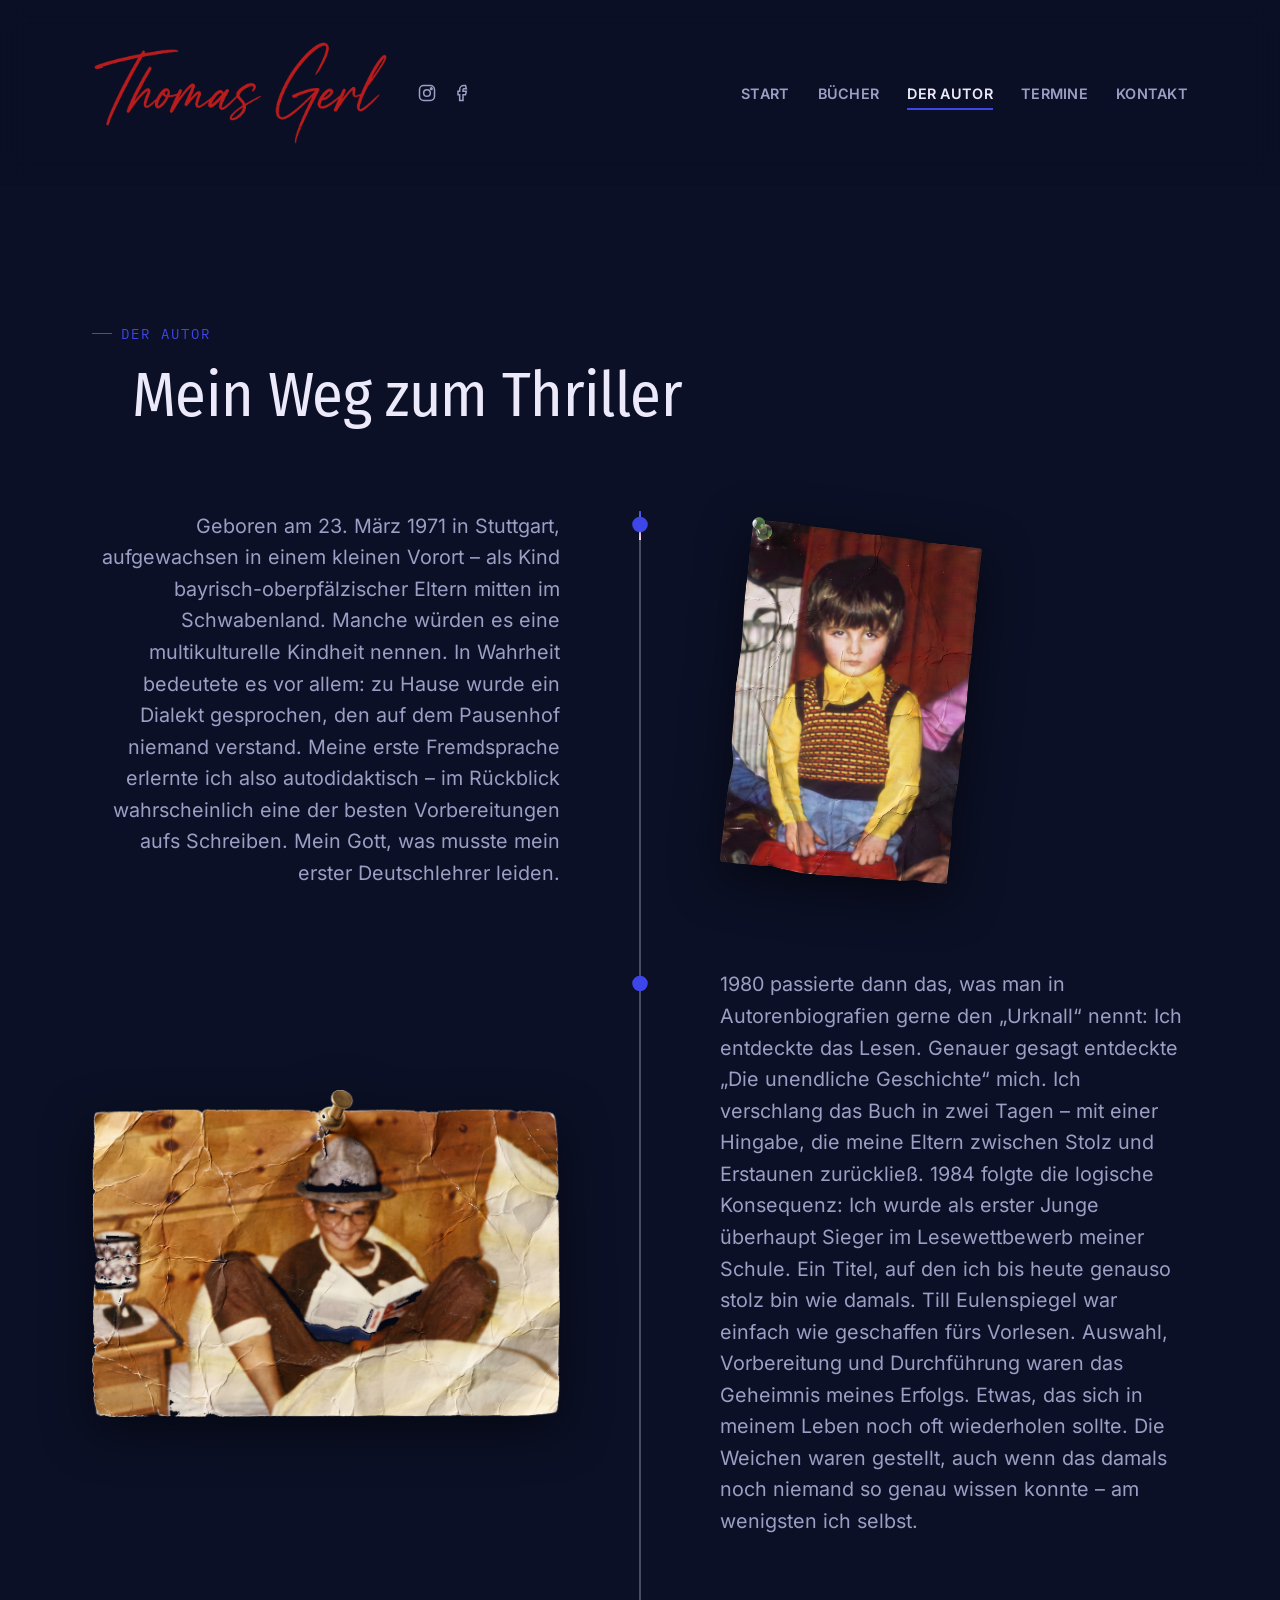
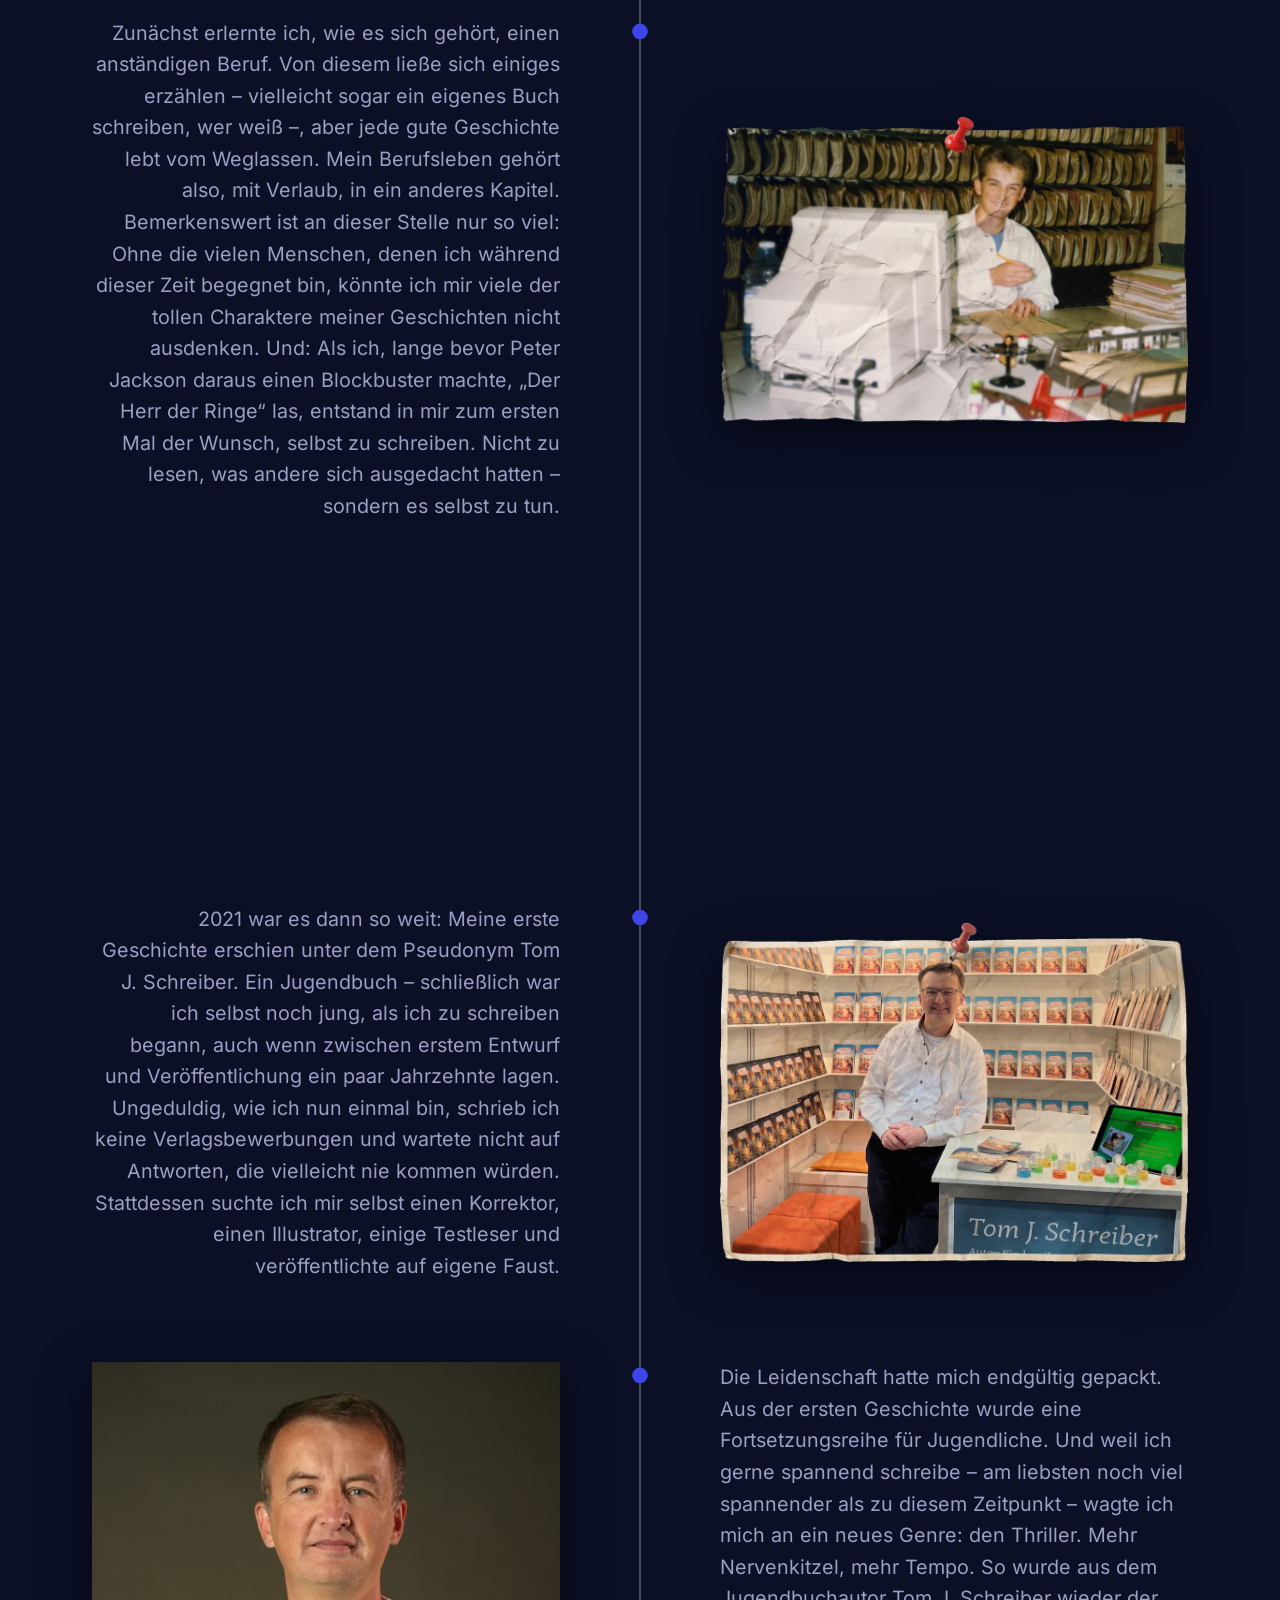
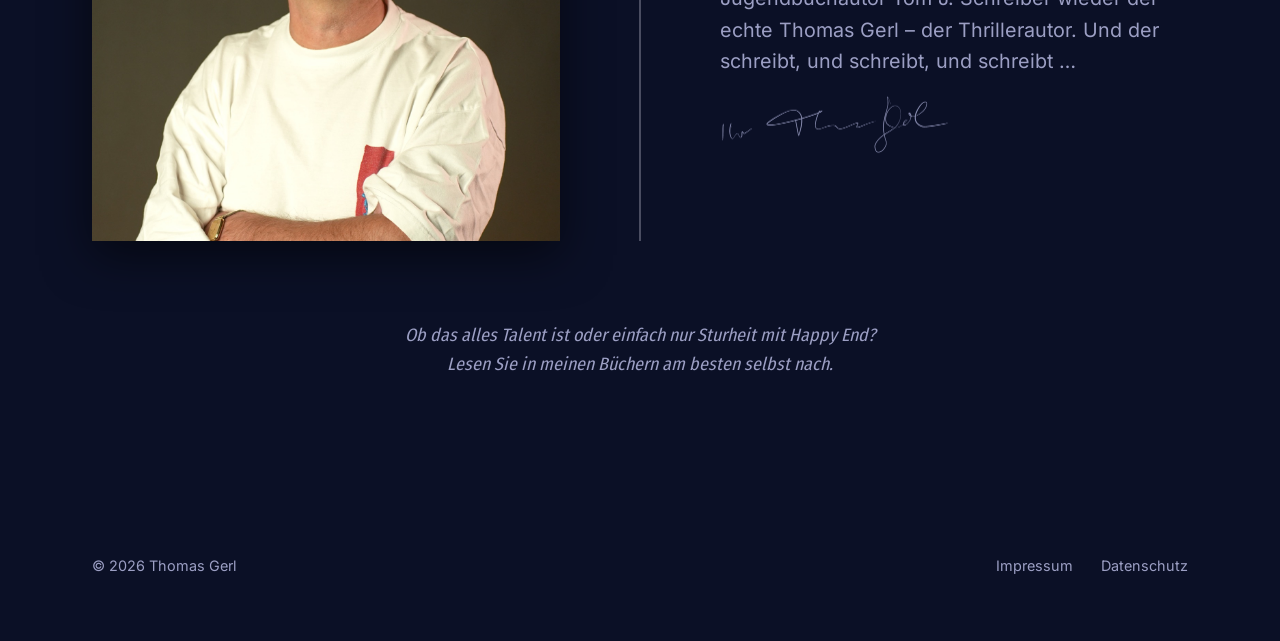
==== commit 86a877f2: "Add Termine page fed by shared Google Sheet Adds a chronological events listing that reads live from" ====
--- a/autor.html
+++ b/autor.html
@@ -32,6 +32,7 @@
           <li><a href="index.html">Start</a></li>
           <li><a href="buecher.html">Bücher</a></li>
           <li><a href="autor.html" aria-current="page">Der Autor</a></li>
+          <li><a href="termine.html">Termine</a></li>
           <li><a href="kontakt.html">Kontakt</a></li>
         </ul>
       </nav>
--- a/assets/css/style.css
+++ b/assets/css/style.css
@@ -1185,6 +1185,89 @@
 }
 
 /* --------------------------------------------------------------------------
+   Termine
+   -------------------------------------------------------------------------- */
+
+/* Abstand zur Überschrift halbiert: section--tight liefert 5rem darunter,
+   diese Section normalerweise 8rem darüber (zusammen 13rem) — hier auf
+   6,5rem reduziert, indem nur der obere Teil verkleinert wird. */
+.termine-events {
+  padding-top: 1.5rem;
+}
+
+.termine-list {
+  display: flex;
+  flex-direction: column;
+}
+
+.termine-item {
+  display: grid;
+  grid-template-columns: 11rem 1fr;
+  gap: var(--space-md);
+  align-items: baseline;
+  padding-block: var(--space-md);
+  border-top: 1px solid var(--color-border);
+}
+
+.termine-item:last-child {
+  border-bottom: 1px solid var(--color-border);
+}
+
+.termine-item__date {
+  font-family: var(--font-mono);
+  color: var(--color-accent-text);
+}
+
+.termine-item__day {
+  display: block;
+  font-size: var(--step-1);
+  letter-spacing: 0.02em;
+}
+
+.termine-item__time {
+  display: block;
+  margin-top: 0.2em;
+  font-size: var(--step--1);
+  color: var(--color-fg-muted);
+}
+
+.termine-item__body h2 {
+  font-size: var(--step-1);
+  margin-bottom: 0.2em;
+}
+
+.termine-item__location {
+  color: var(--color-fg-muted);
+  margin-bottom: 0.4em;
+}
+
+.termine-item__link {
+  font-family: var(--font-mono);
+  font-size: var(--step--1);
+  text-decoration: none;
+  color: var(--color-accent-text);
+  border-bottom: 1px solid transparent;
+  transition: border-color 150ms var(--ease);
+}
+
+.termine-item__link:hover {
+  border-color: var(--color-accent-text);
+}
+
+.termine-status {
+  font-family: var(--font-mono);
+  font-size: var(--step--1);
+  color: var(--color-fg-muted);
+}
+
+@media (max-width: 620px) {
+  .termine-item {
+    grid-template-columns: 1fr;
+    gap: 0.3em;
+  }
+}
+
+/* --------------------------------------------------------------------------
    Legal-Seiten (Impressum / Datenschutz)
    -------------------------------------------------------------------------- */
 
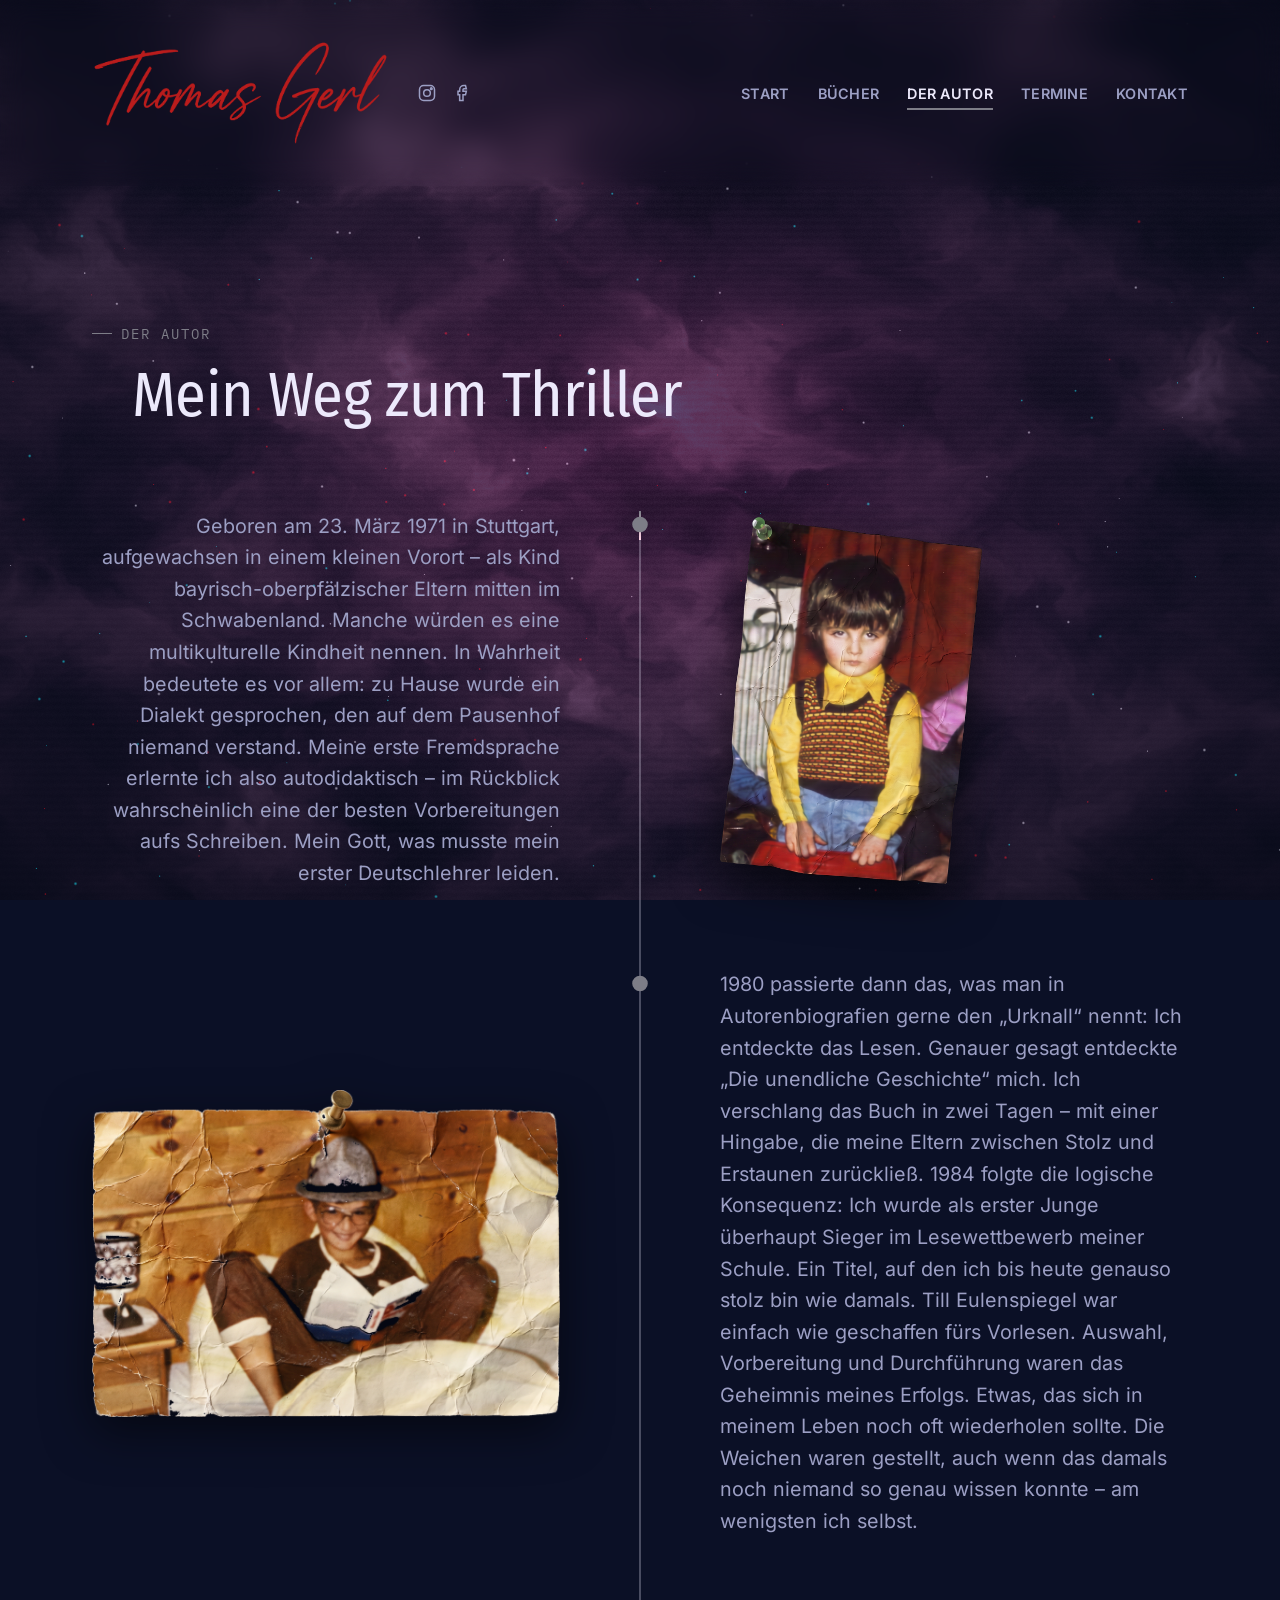
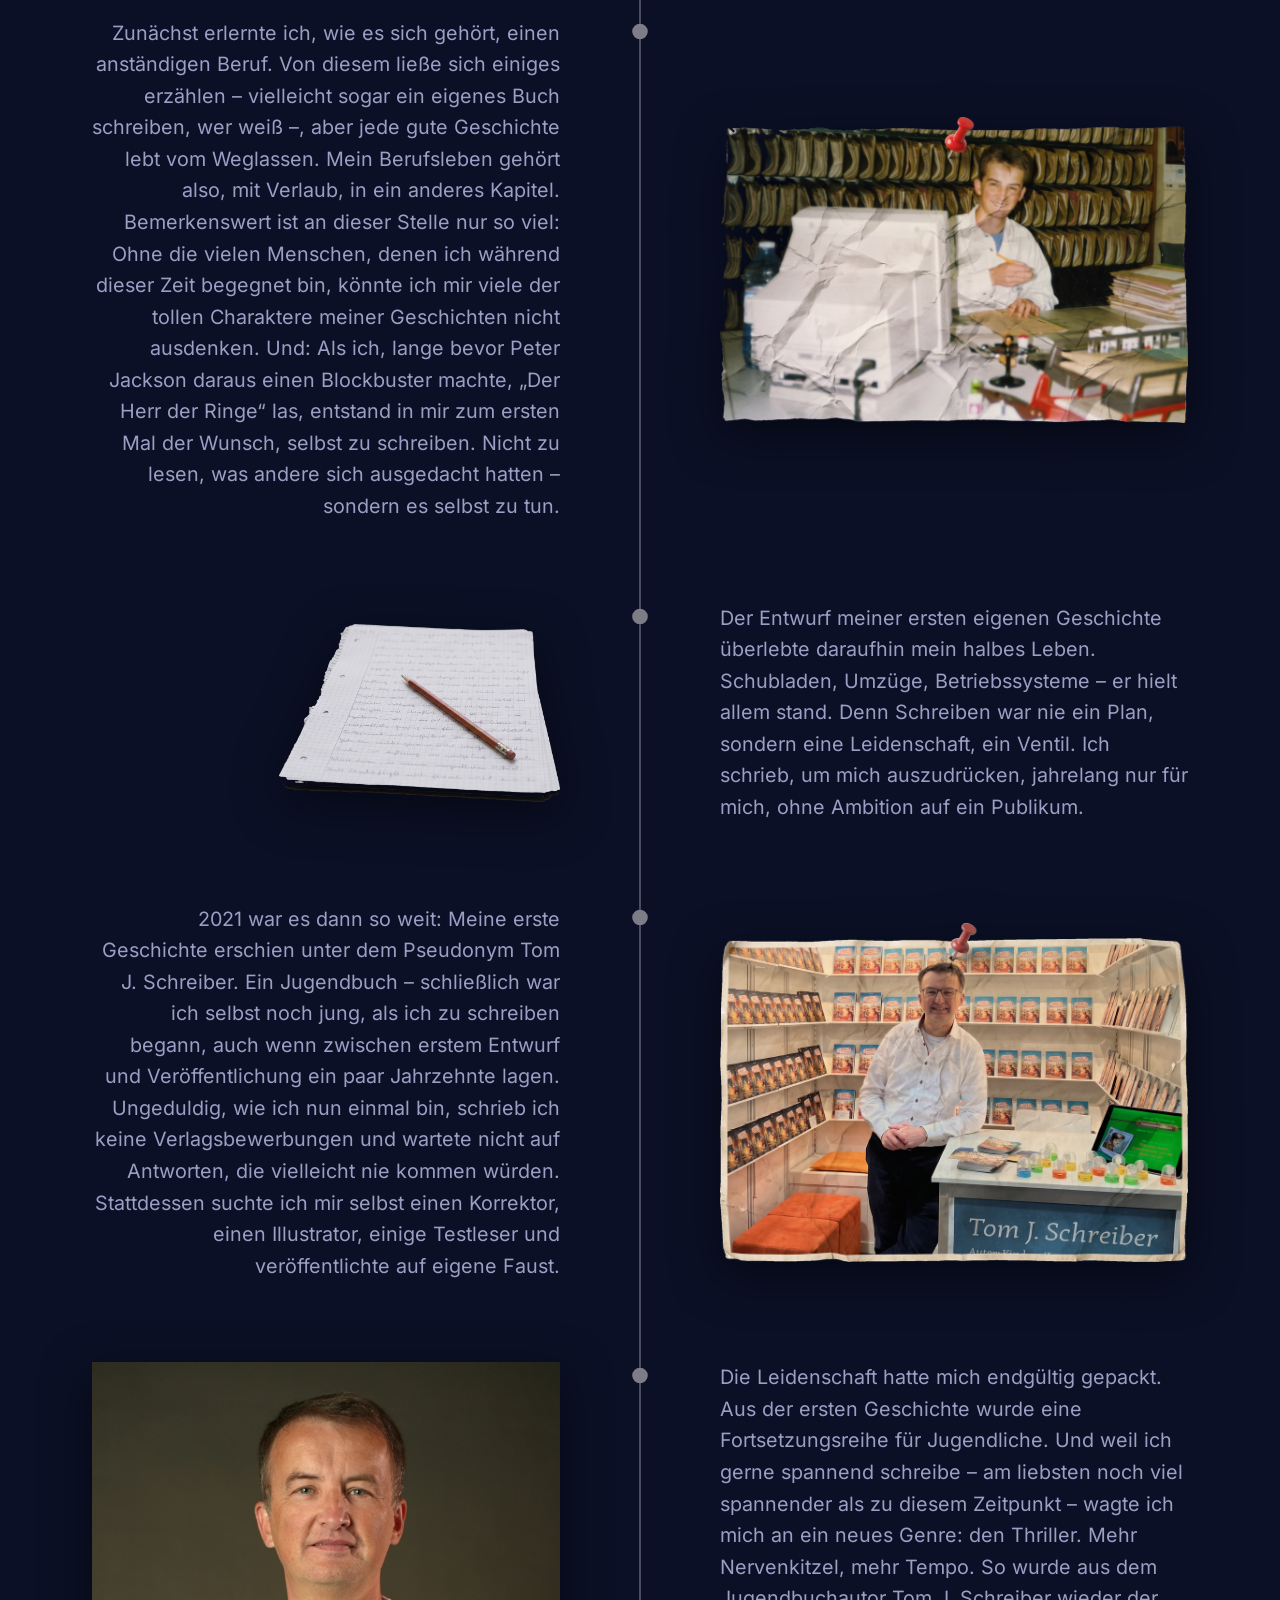
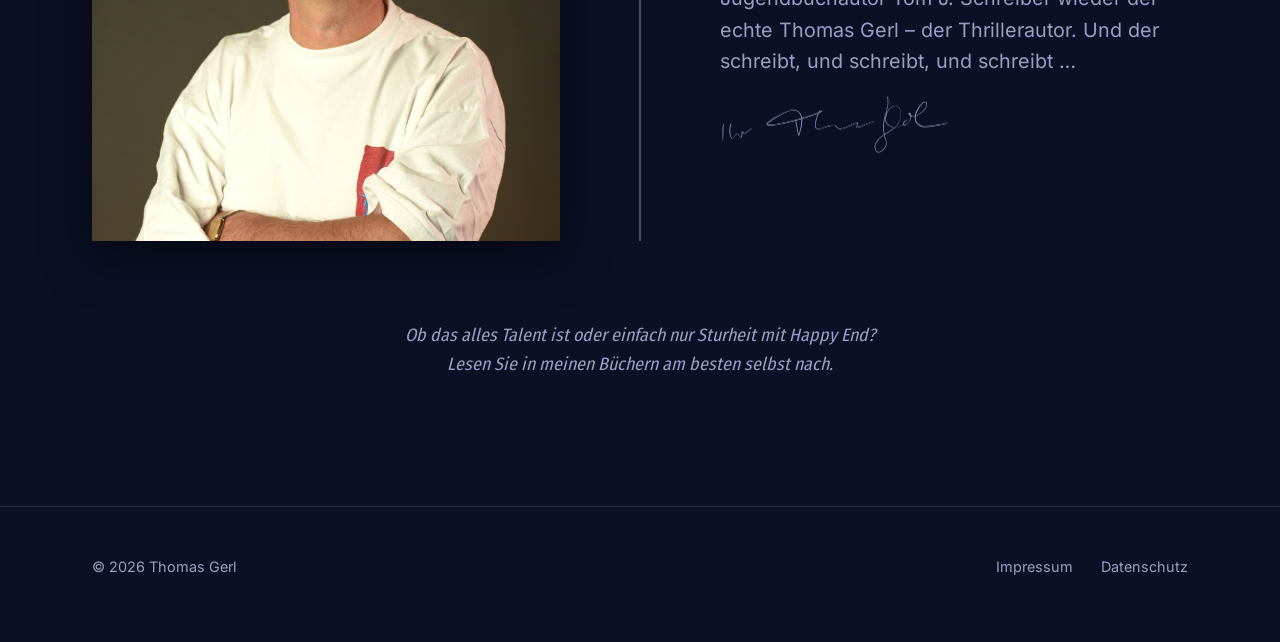
==== commit 69cae939: "Replace Silk shader with VHS-style background site-wide, refresh Kontakt hero art - Add assets/js/vh" ====
--- a/autor.html
+++ b/autor.html
@@ -10,6 +10,8 @@
 </head>
 <body>
   <a class="skip-link" href="#main">Zum Inhalt springen</a>
+
+  <canvas class="site-silk-bg" data-vhs-background aria-hidden="true"></canvas>
 
   <header class="site-header">
     <div class="wrap site-header__bar">
@@ -116,5 +118,6 @@
   </footer>
 
   <script src="assets/js/main.js"></script>
+  <script src="assets/js/vhs-background.js"></script>
 </body>
 </html>
--- a/assets/css/style.css
+++ b/assets/css/style.css
@@ -94,8 +94,8 @@
   --color-bg-elevated-2: #1e234c;
   --color-fg: #ece9fb;
   --color-fg-muted: #9c9fc4;
-  --color-accent: #3d46e8;
-  --color-accent-text: #3d46e8;
+  --color-accent: #7d7d87;
+  --color-accent-text: #7d7d87;
   --color-stamp: #ffd6e7;
   --color-border: rgba(236, 234, 251, 0.14);
   --color-border-strong: rgba(236, 234, 251, 0.28);
@@ -253,6 +253,11 @@
    Layout-Hilfen
    -------------------------------------------------------------------------- */
 
+main {
+  position: relative;
+  z-index: 1;
+}
+
 .wrap {
   max-width: var(--content-max);
   margin-inline: auto;
@@ -306,22 +311,15 @@
   z-index: 0;
 }
 
-.page-hero::after {
-  content: "";
-  position: absolute;
-  inset: 0;
-  background: var(--color-scrim);
-  z-index: 0;
-}
-
 .page-hero > .wrap {
   position: relative;
   z-index: 1;
 }
 
 .page-hero--kontakt::before {
-  background-image: url("../img/kontakt-hintergrund.jpg");
-  background-position: center calc(50% + 38px);
+  background-image: url("../img/kontakt-hintergrund.webp");
+  background-position: center;
+  background-size: contain;
 }
 
 .page-hero--kontakt h1 {
@@ -560,13 +558,6 @@
   padding-block: calc(var(--space-2xl) + 3rem) var(--space-2xl);
   scroll-snap-align: start;
   scroll-snap-stop: always;
-}
-
-.book-section__scrim {
-  position: absolute;
-  inset: 0;
-  z-index: 1;
-  background: var(--color-scrim);
 }
 
 .book-section .wrap {
@@ -672,7 +663,7 @@
 }
 
 .btn--primary:hover {
-  background: #2c33b0;
+  background: #63636b;
 }
 
 /* "Mädchen in der Grube" — Akzentfarbe des Covers (Gelb) */
@@ -1291,7 +1282,7 @@
 .site-footer {
   position: relative;
   z-index: 1;
-  background: var(--color-bg);
+  border-top: 1px solid var(--color-border);
   padding-block: var(--space-lg);
   color: var(--color-fg-muted);
   font-size: var(--step--1);
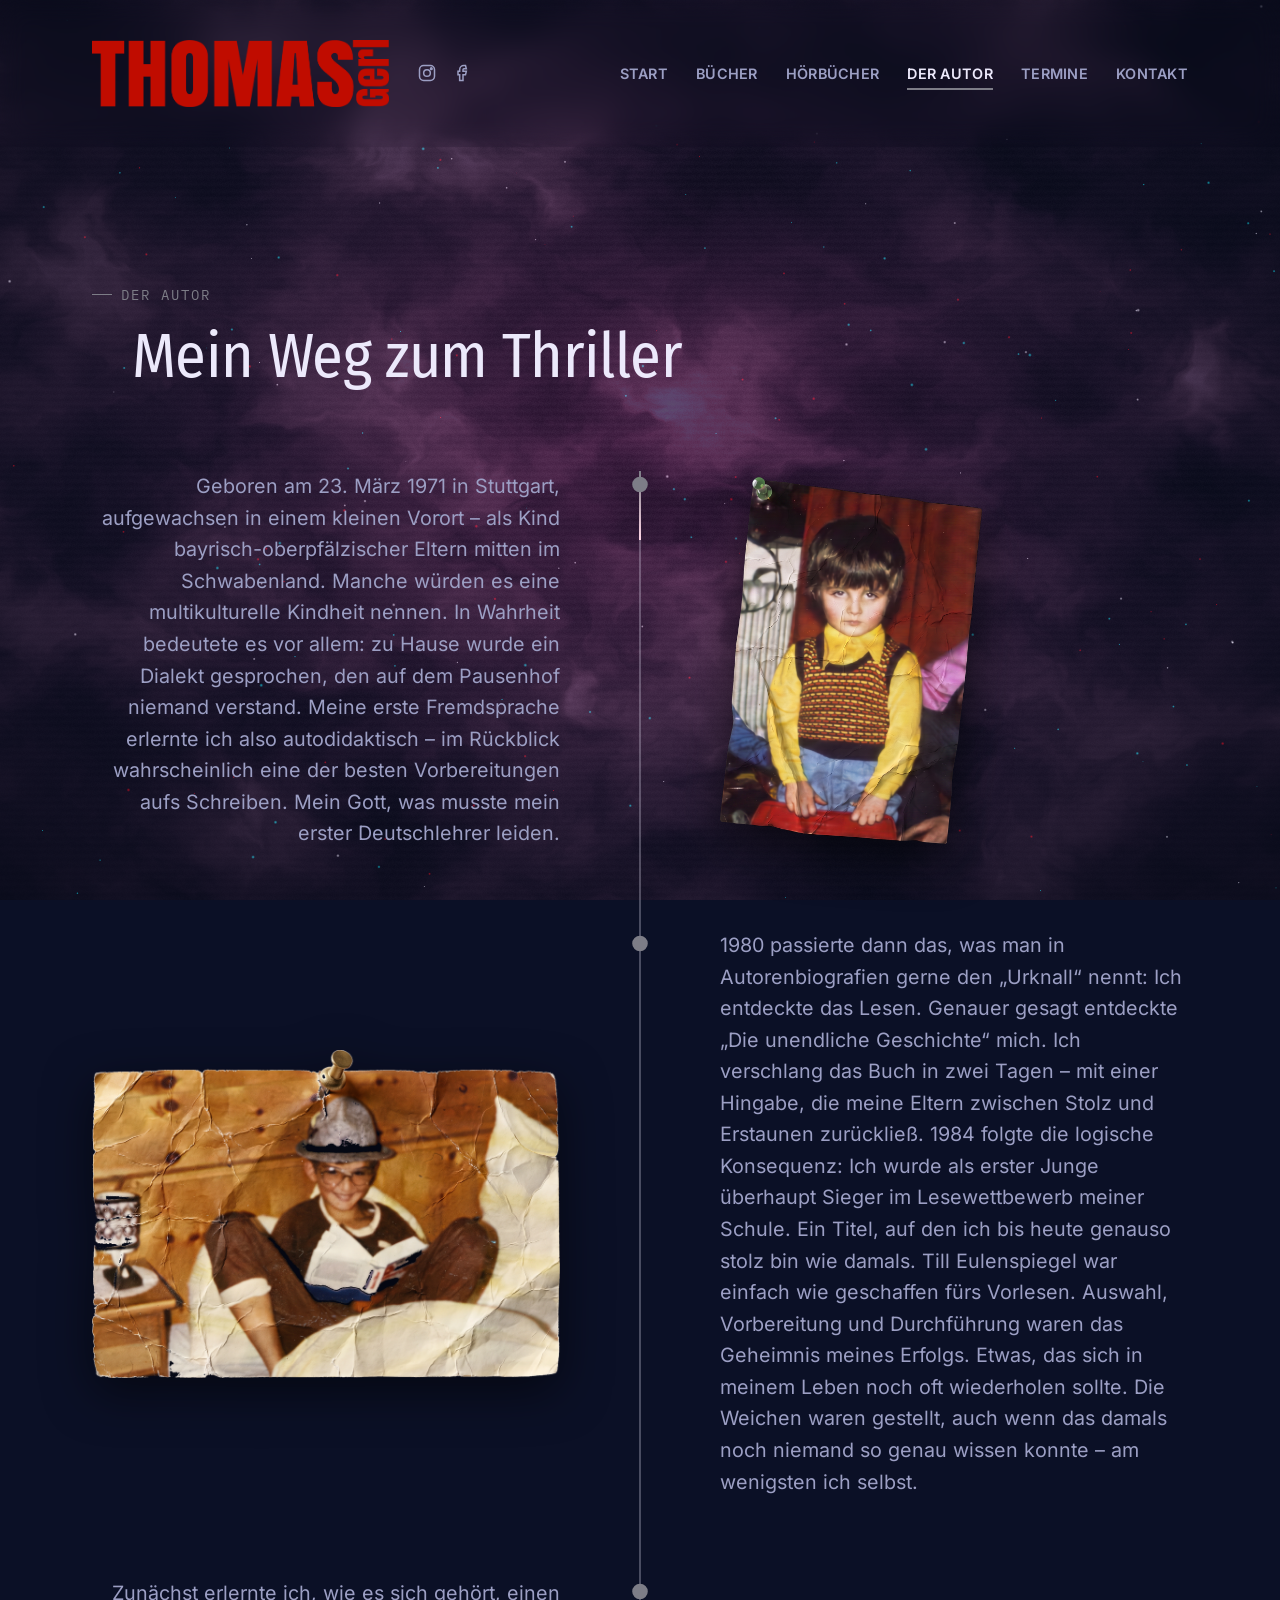
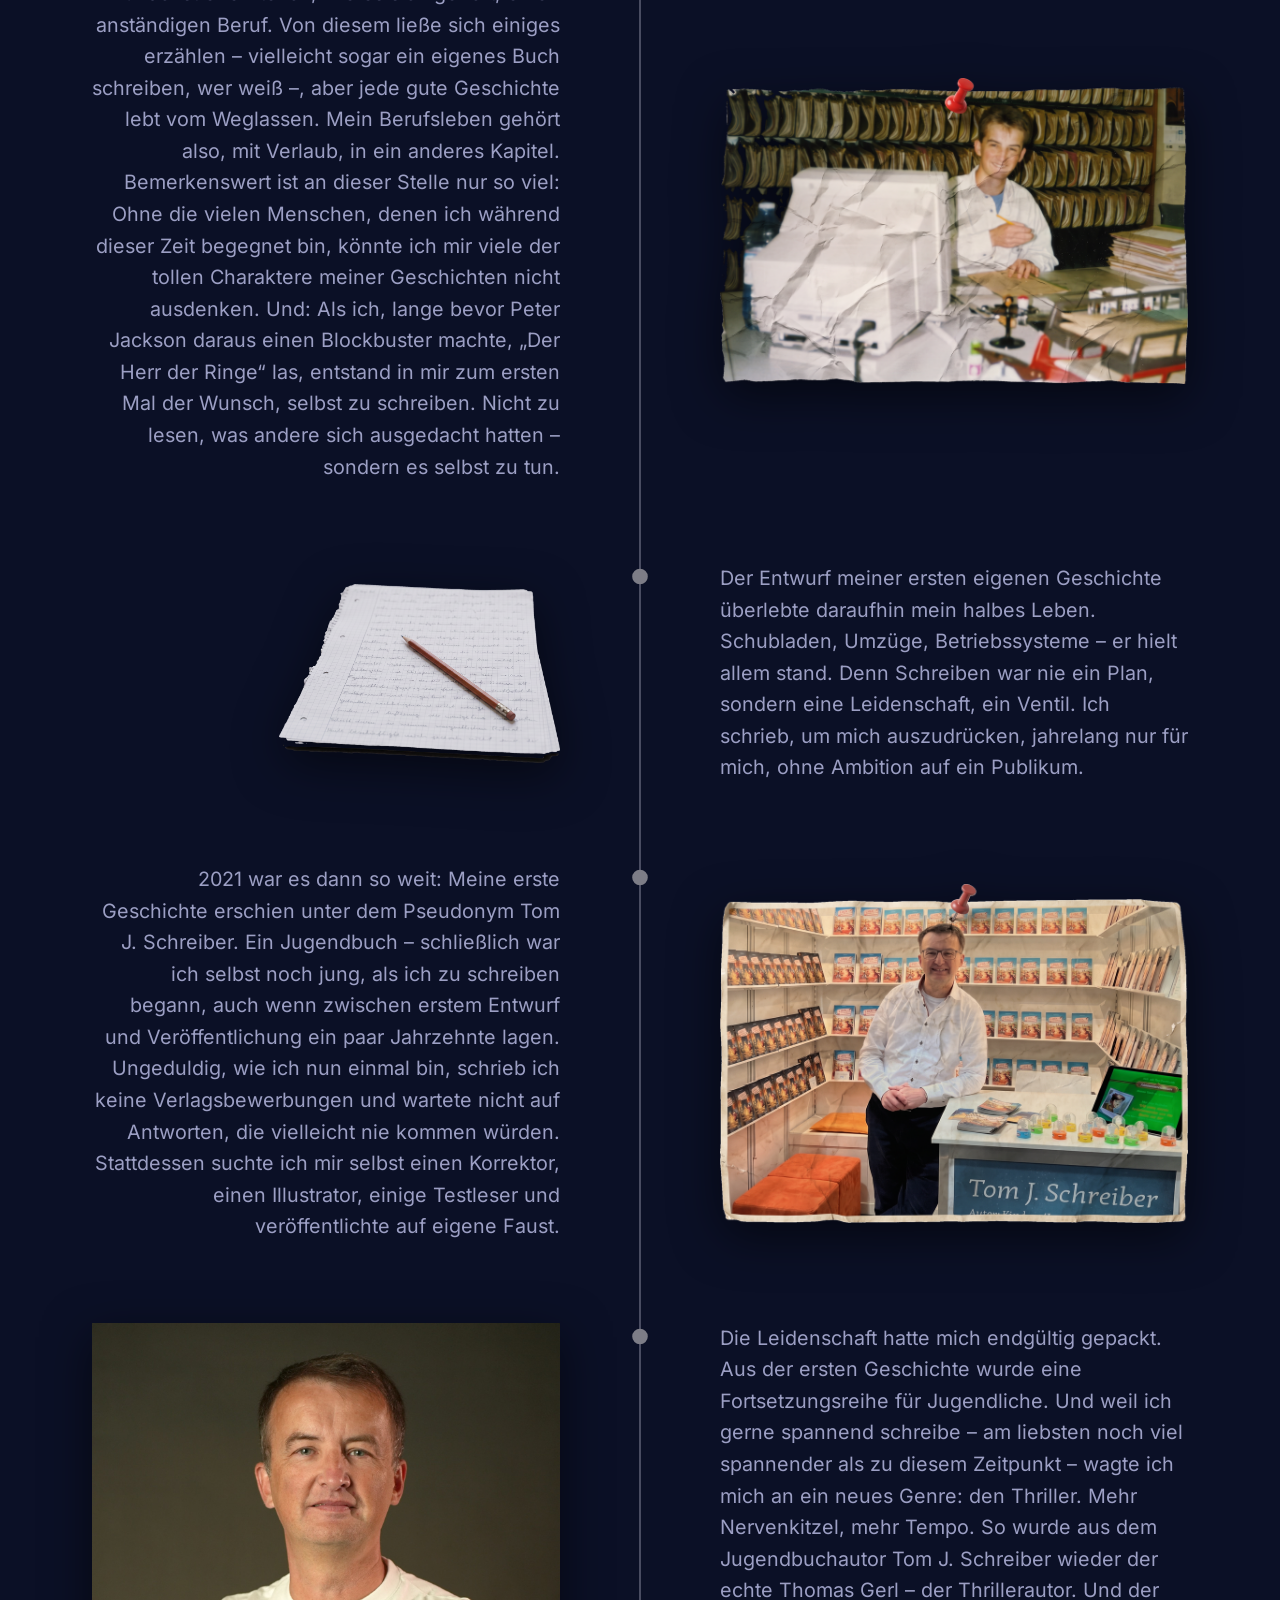
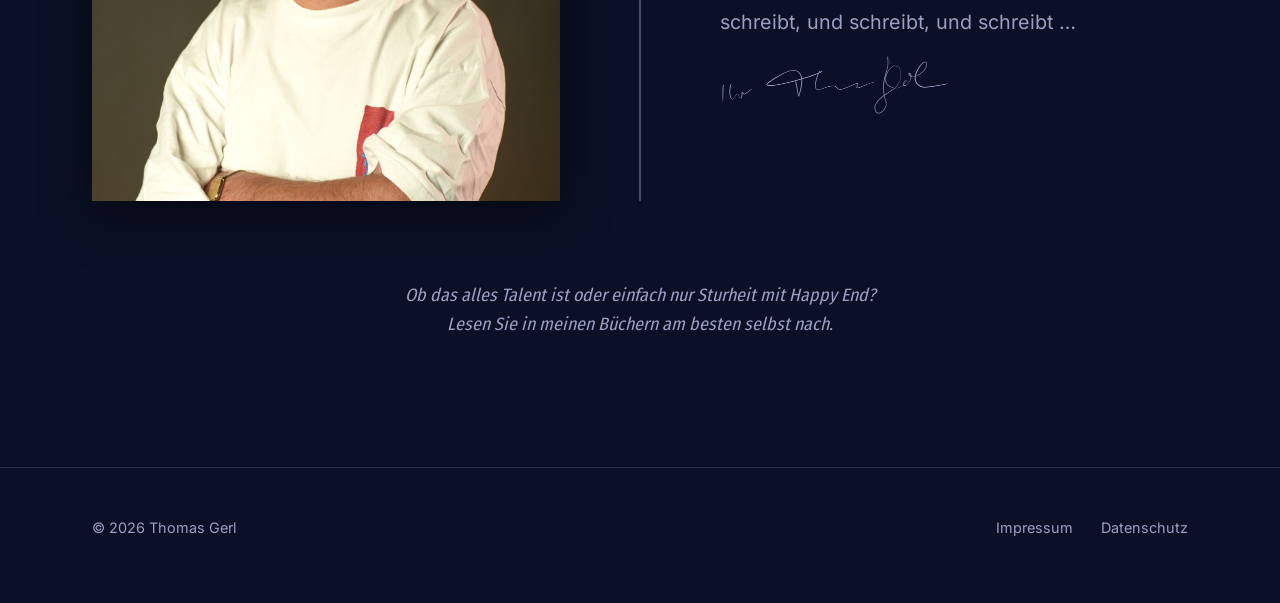
==== commit e65fdb4f: "Add Hörbücher section and swap header wordmark Add a new "Hörbücher" nav entry with an overview page" ====
--- a/autor.html
+++ b/autor.html
@@ -16,7 +16,7 @@
   <header class="site-header">
     <div class="wrap site-header__bar">
       <div class="site-header__start">
-        <a class="brand" href="index.html"><img class="brand__logo" src="assets/img/logo-thomas-gerl.png" alt="Thomas Gerl" width="1603" height="573"></a>
+        <a class="brand" href="index.html"><img class="brand__logo" src="assets/img/logo-thomas-gerl-header.png" alt="Thomas Gerl" width="1373" height="309"></a>
         <div class="site-header__social">
           <a href="https://www.instagram.com/thomas_gerl/" aria-label="Instagram">
             <svg viewBox="0 0 24 24" fill="none" stroke="currentColor" stroke-width="1.8"><rect x="3" y="3" width="18" height="18" rx="5"/><circle cx="12" cy="12" r="4"/><circle cx="17.2" cy="6.8" r="1"/></svg>
@@ -33,6 +33,7 @@
         <ul id="primary-nav" class="primary-nav">
           <li><a href="index.html">Start</a></li>
           <li><a href="buecher.html">Bücher</a></li>
+          <li><a href="hoerbuecher.html">Hörbücher</a></li>
           <li><a href="autor.html" aria-current="page">Der Autor</a></li>
           <li><a href="termine.html">Termine</a></li>
           <li><a href="kontakt.html">Kontakt</a></li>
--- a/assets/css/style.css
+++ b/assets/css/style.css
@@ -396,8 +396,8 @@
 }
 
 .brand__logo {
-  height: clamp(5.2rem, 4.4rem + 2.8vw, 7.2rem);
-  width: auto;
+  width: clamp(14.6rem, 12.3rem + 7.8vw, 20.2rem);
+  height: auto;
 }
 
 .site-header__social {
@@ -547,6 +547,18 @@
   height: 100vh;
   z-index: 0;
   background: var(--color-bg);
+  opacity: 0;
+  transition: opacity 400ms ease;
+}
+
+.site-silk-bg.is-ready {
+  opacity: 1;
+}
+
+@media (prefers-reduced-motion: reduce) {
+  .site-silk-bg {
+    transition: none;
+  }
 }
 
 .book-section {
@@ -729,7 +741,7 @@
 
 .case-board {
   display: grid;
-  grid-template-columns: repeat(3, 1fr);
+  grid-template-columns: repeat(2, 1fr);
   gap: var(--space-lg) var(--space-md);
   position: relative;
 }
